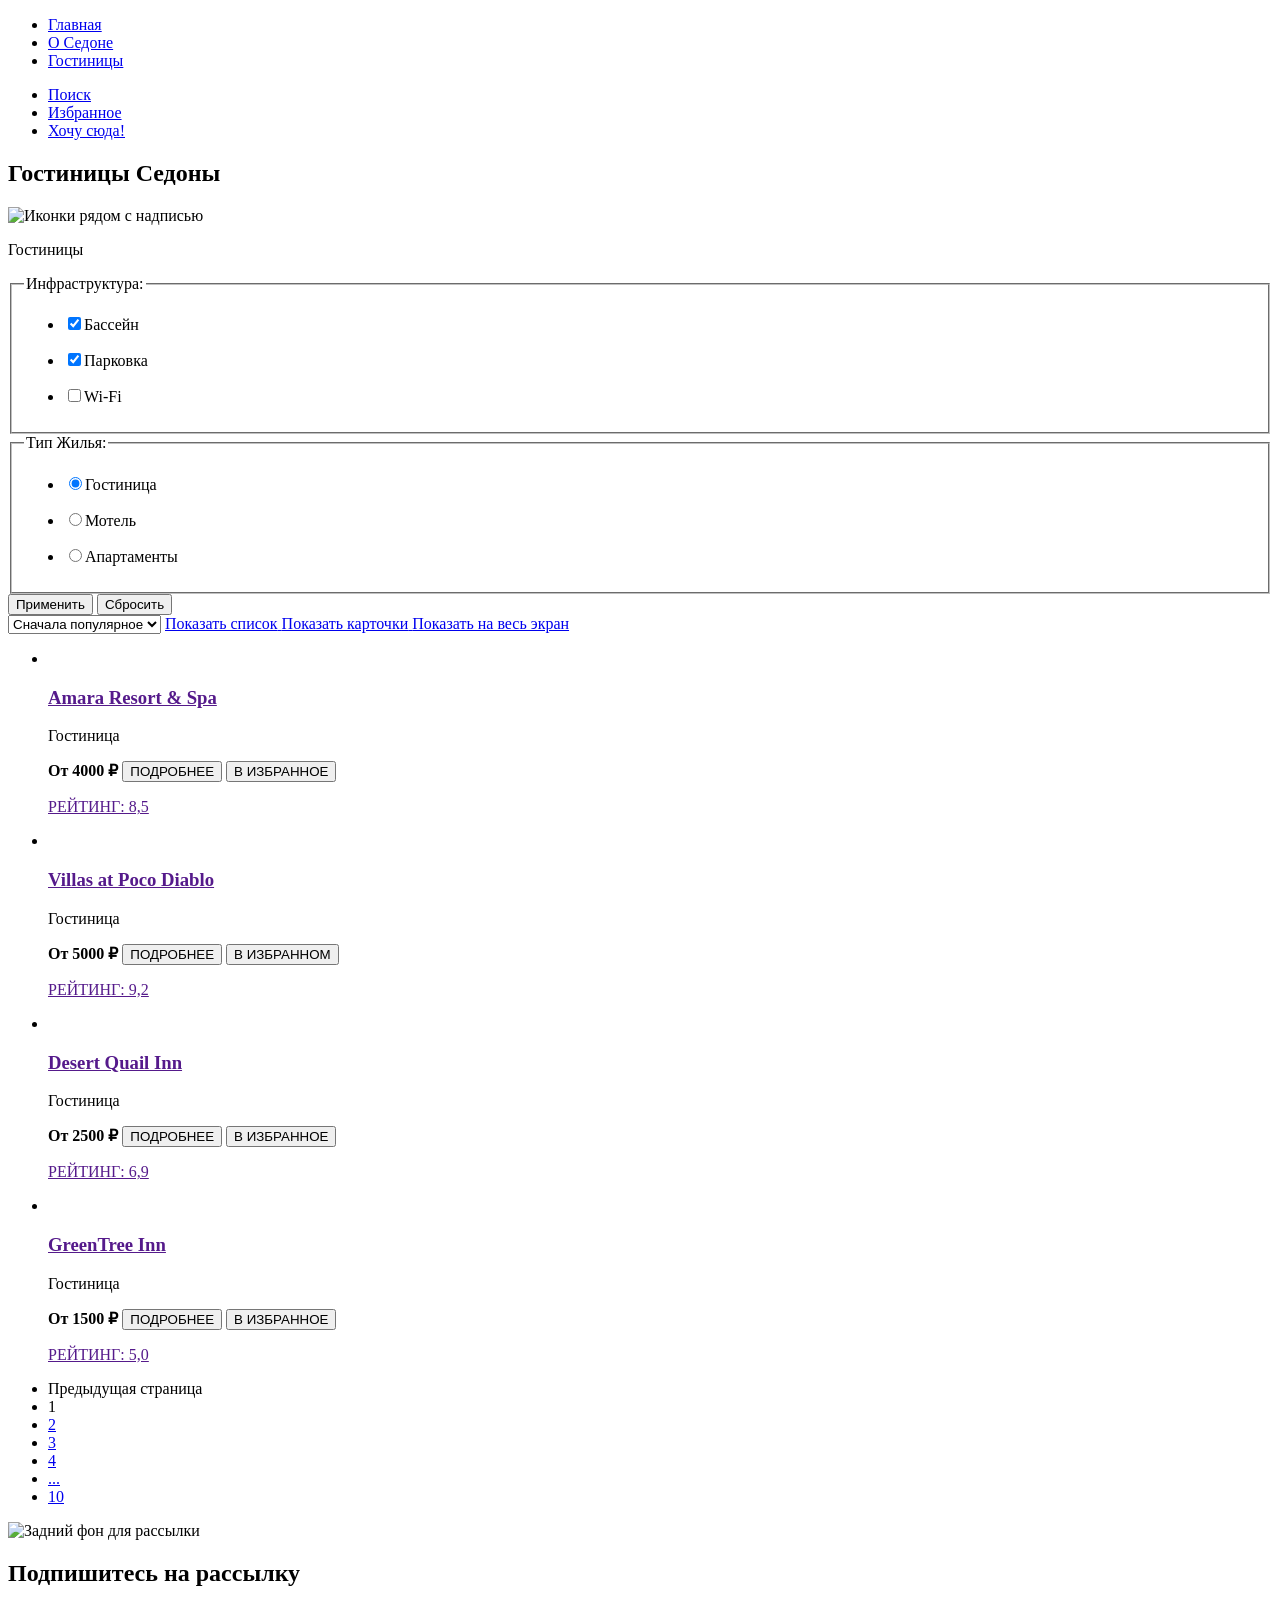
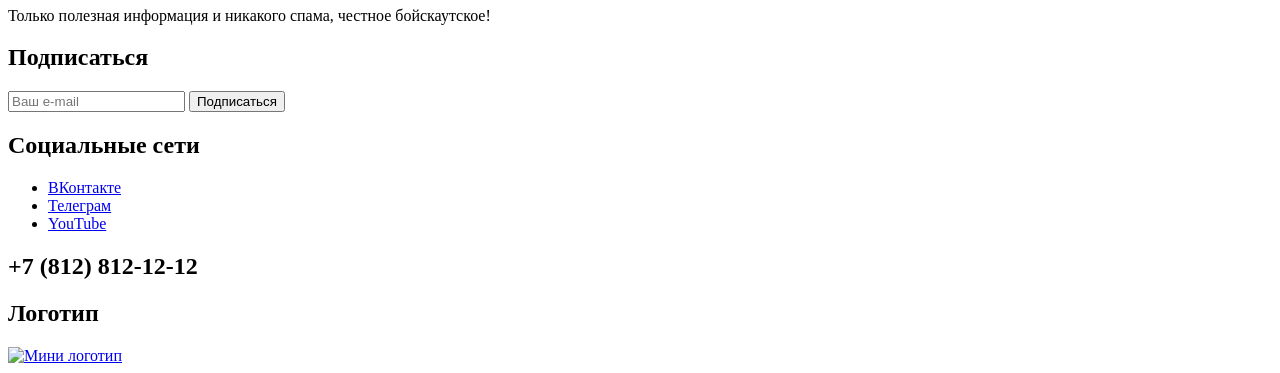
==== catalog.html @ 2bd40ef4 "Merge pull request #1 from DashaSmir/master" ====
<!DOCTYPE html>
<html lang="ru">
  <head>
    <meta charset="utf-8">
    <title>Sedona</title>
  </head>
  <body>
    <header class="page header">
      <nav class="navigation">
        <ul class="navigation-list">
          <li class="navigation-item">
            <a class="navigation-link" href="index.html">Главная</a>
          </li>
          <li class="navigation-item">
            <a class="navigation-link" href="index.html">О Седоне</a>
          </li>
          <li class="navigation-item">
            <a class="navigation-link" href="catalog.html">Гостиницы</a>
          </li>
        </ul>
        <ul class="navigation-list navigation-user">
          <li class="navigation-item">
            <a class="navigation-link" href="#"><span class="visually-hidden">Поиск</span></a>
          </li>
          <li class="navigation-item">
            <a class="navigation-link" href="#"><span class="visually-hidden">Избранное</span></a>
          </li>
          <li class="navigation-item">
            <a class="navigation-link" href="#">Хочу сюда!</a>
          </li>
        </ul>
      </nav>
    </header>
    <main class="catalog">
        <section class="main-catalog">
            <h1 class="main-catalog-title">Гостиницы Седоны</h1>
            <img class="main-catalog-icons" src="" alt="Иконки рядом с надписью">
            <p class="main-catalog-description">Гостиницы</p>
        </section>
        <section class="catalog-products">
            <form class="catalog-filter" action="https://echo.htmlacademy.ru/" method="get">
                <fieldset class="catalog-filter-group">
                    <legend class="catalog-products-title">Инфраструктура:</legend>
                    <ul class="catalog-filter-list">
                        <li class="catalog-filter-item">
                            <label class="control">
                                <input class="control-input" type="checkbox" name="swimming-pool" checked>Бассейн
                            </label>
                        </li>
                    </ul>
                    <ul class="catalog-filter-list">
                        <li class="catalog-filter-item">
                            <label class="control">
                                <input class="control-input" type="checkbox" name="parking" checked>Парковка
                            </label>
                        </li>
                    </ul>
                    <ul class="catalog-filter-list">
                        <li class="catalog-filter-item">
                            <label class="control">
                                <input class="control-input" type="checkbox" name="Wi-Fi">Wi-Fi
                            </label>
                        </li>
                    </ul>
                </fieldset>
                <fieldset class="catalog-filter-group">
                    <legend class="catalog-products-title">Тип Жилья:</legend>
                    <ul class="catalog-filter-list">
                        <li class="catalog-filter-item">
                            <label class="control">
                                <input class="control-input" type="radio" name="control-group" value="hotel" checked>Гостиница
                            </label>
                        </li>
                    </ul>
                    <ul class="catalog-filter-list">
                        <li class="catalog-filter-item">
                            <label class="control">
                                <input class="control-input" type="radio" name="control-group" value="motel">Мотель
                            </label>
                        </li>
                    </ul>
                    <ul class="catalog-filter-list">
                        <li class="catalog-filter-item">
                            <label class="control">
                                <input class="control-input" type="radio" name="control-group" value="apartments">Апартаменты
                            </label>
                        </li>
                    </ul>
                </fieldset>
                <button class="button" type="submit">Применить</button>
                <button class="button" type="submit">Сбросить</button>
            </form>
        </section>
        <select class="select-control" aria-label="Сортировка">
            <h2 class="result-of-sort">НАЙДЕНО ГОСТИНИЦ: 38</h2>
            <option value="popular">Сначала популярное</option>
            <option value="cheap">Сначала дешёвое</option>
            <option value="expensive">Сначала дорогое</option>
        </select>
        <a href="#" class="button button-light">
            <span class="visually-hidden">Показать список</span>
        </a>
        <a href="#" class="button">
            <span class="visually-hidden">Показать карточки</span>
        </a>
        <a href="#" class="button button-big">
            <span class="visually-hidden">Показать на весь экран</span>
        </a>
        <ul class="hotel-list">
            <li class="hotel-card">
                <a class="hotel-card-link" href="">
                    <img class="hotel-card-image" src="" alt="">
                    <h3 class="hotel-card-title">Amara Resort & Spa</h3>
                </a>
                <p class="hotel-card-type">Гостиница</p>
                <b class="hotel-card-price">От 4000 ₽</b>
                <button class="button-brown" type="submit">ПОДРОБНЕЕ</button>
                <button class="button-blue" type="submit">В ИЗБРАННОЕ</button>
                <img class="hotel-card-stars" src="" alt="">
                <a class="hotel-card-rating" href=""><p class="hotel-card-rating-description">РЕЙТИНГ: 8,5</p></a>
            </li>
            <li class="hotel-card">
                <a class="hotel-card-link" href="">
                    <img class="hotel-card-image" src="" alt="">
                    <h3 class="hotel-card-title">Villas at Poco Diablo</h3>
                </a>
                <p class="hotel-card-type">Гостиница</p>
                <b class="hotel-card-price">От 5000 ₽</b>
                <button class="button-brown" type="submit">ПОДРОБНЕЕ</button>
                <button class="button-blue" type="submit">В ИЗБРАННОМ</button>
                <img class="hotel-card-stars" src="" alt="">
                <a class="hotel-card-rating" href=""><p class="hotel-card-rating-description">РЕЙТИНГ: 9,2</p></a>
            </li>
            <li class="hotel-card">
                <a class="hotel-card-link" href="">
                    <img class="hotel-card-image" src="" alt="">
                    <h3 class="hotel-card-title">Desert Quail Inn</h3>
                </a>
                <p class="hotel-card-type">Гостиница</p>
                <b class="hotel-card-price">От 2500 ₽</b>
                <button class="button-brown" type="submit">ПОДРОБНЕЕ</button>
                <button class="button-blue" type="submit">В ИЗБРАННОЕ</button>
                <img class="hotel-card-stars" src="" alt="">
                <a class="hotel-card-rating" href=""><p class="hotel-card-rating-description">РЕЙТИНГ: 6,9</p></a>
            </li>
            <li class="hotel-card">
                <a class="hotel-card-link" href="">
                    <img class="hotel-card-image" src="" alt="">
                    <h3 class="hotel-card-title">GreenTree Inn</h3>
                </a>
                <p class="hotel-card-type">Гостиница</p>
                <b class="hotel-card-price">От 1500 ₽</b>
                <button class="button-brown" type="submit">ПОДРОБНЕЕ</button>
                <button class="button-blue" type="submit">В ИЗБРАННОЕ</button>
                <img class="hotel-card-stars" src="" alt="">
                <a class="hotel-card-rating" href=""><p class="hotel-card-rating-description">РЕЙТИНГ: 5,0</p></a>
            </li>
        </ul>
        <ul class="pagination">
            <li class="pagination-item">
                <a class="pagination-link pagination-prev pagination-disabled">
                    <span class="visually-hidden">Предыдущая страница</span>
                </a>
            </li>
            <li class="pagination-item">
                <a class="pagination-link pagination-current">1</a>
            </li>
            <li class="pagination-item">
                <a class="pagination-link" href="#">2</a>
            </li>
            <li class="pagination-item">
                <a class="pagination-link" href="#">3</a>
            </li>
            <li class="pagination-item">
                <a class="pagination-link" href="#">4</a>
            </li>
            <li class="pagination-item">
                <a class="pagination-link" href="#">...</a>
            </li>
            <li class="pagination-item">
                <a class="pagination-link" href="#">10</a>
            </li>
        </ul>
    </main>
    <section class="contacts">
        <section class="descriptions">
            <img class="contacts-background" src="" alt="Задний фон для рассылки">
            <h2 class="descriptions-header">Подпишитесь на рассылку</h2>
            <p class="descriptions-text">Только полезная информация и никакого спама, честное бойскаутское!</p>
        </section>
        <section class="subscription">
            <h2 class="visually-hidden">Подписаться</h2>
            <form class="subscription-form" action="https://echo.htmlacademy.ru/" method="post">
            <input type="text" name="subscription-email" placeholder="Ваш e-mail">
            <button class="button" type="submit">Подписаться</button>
            </form>
        </section>
    </section>
    <footer class="page footer">
        <section class="footer-social">
            <h2 class="visually-hidden">Социальные сети</h2>
            <ul class="footer-social-list">
            <li class="footer-social-item">
                <a class="button" href=" https://vk.com/htmlacademy">
                <span class="visually-hidden">ВКонтакте</span>
                </a>
            </li>
            <li class="footer-social-item">
                <a class="button" href="https://t.me/htmlacademy">
                <span class="visually-hidden">Телеграм</span>
                </a>
            </li>
            <li class="footer-social-item">
                <a class="button" href=" https://www.youtube.com/user/htmlacademyru">
                <span class="visually-hidden">YouTube</span>
                </a>
            </li>
            </ul>
        </section>
        <section class="footer-phone">
            <h2 class="footer-phone-text">+7 (812) 812-12-12</h2>
        </section>
        <section class="footer-logo">
            <h2 class="visually-hidden">Логотип</h2>
            <a href="https://htmlacademy.ru/">
            <img class="footer-logo-img" src="" alt="Мини логотип">
            </a>

        </section>
    </footer>
  </body>
</html>
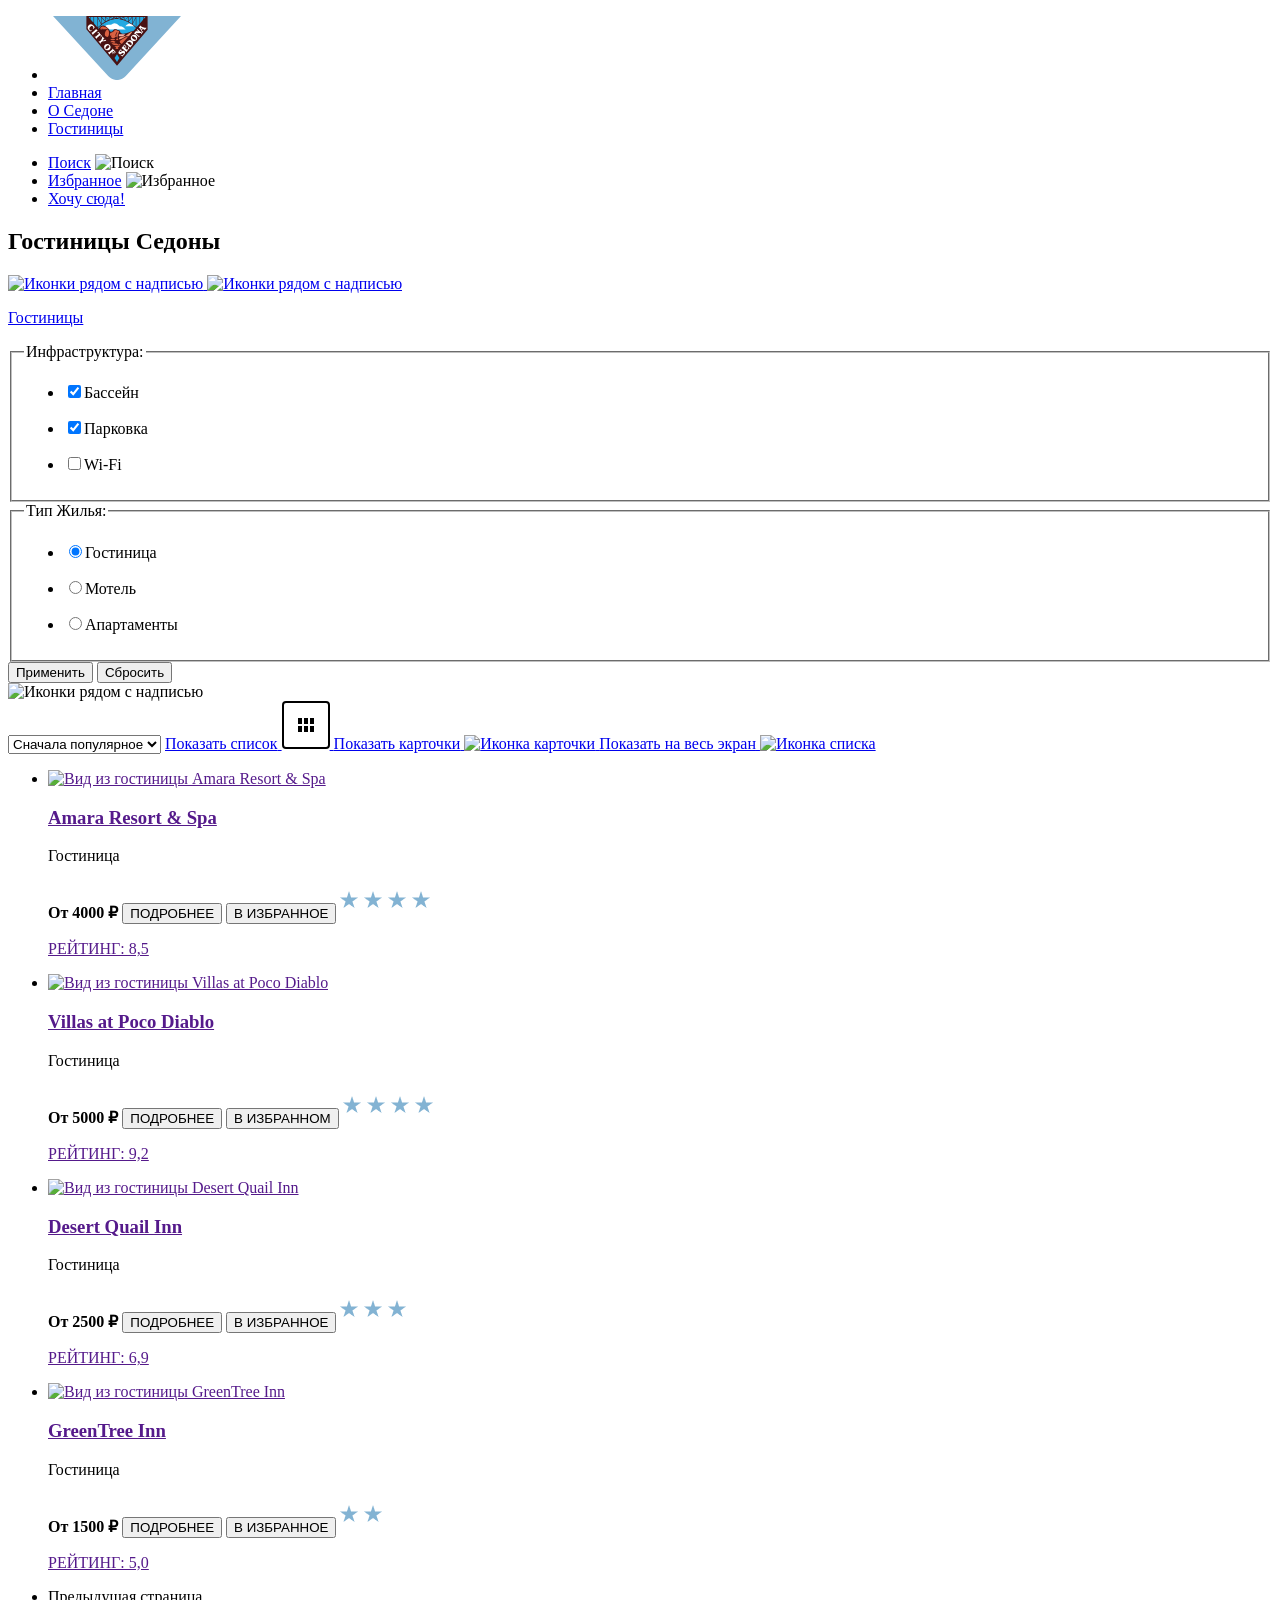
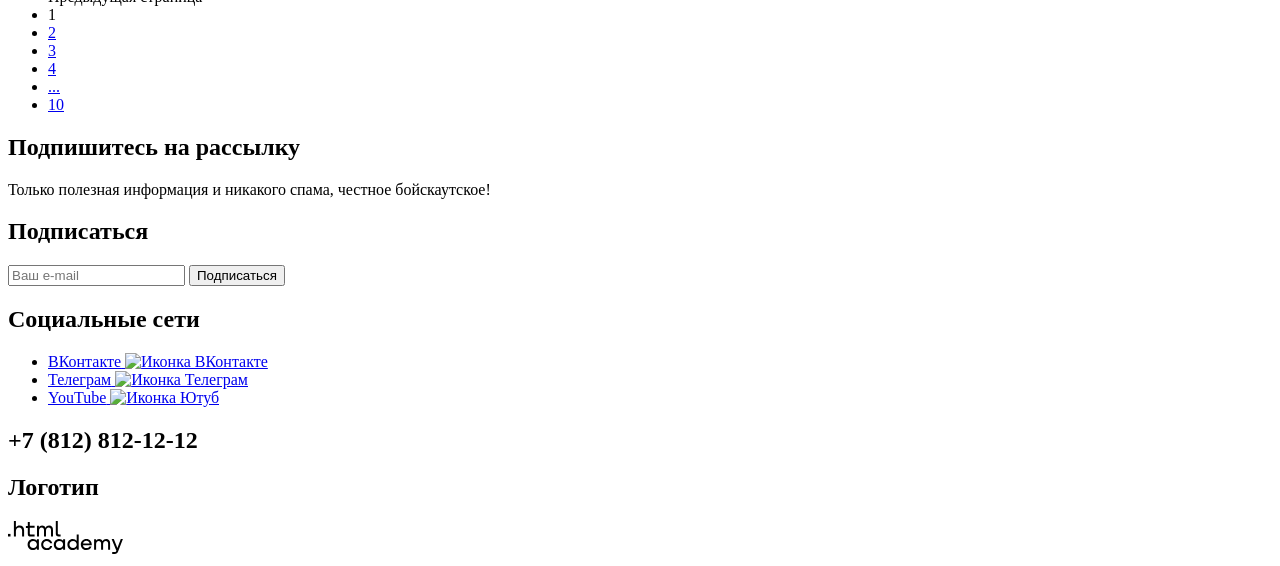
==== commit 2aed8f51: "Графика для всех страниц" ====
--- a/catalog.html
+++ b/catalog.html
@@ -9,6 +9,9 @@
       <nav class="navigation">
         <ul class="navigation-list">
           <li class="navigation-item">
+            <img class="navigation-logo" src="assets/index/logo.svg" width="138" height="64" alt="Логотип Седоны">
+          </li>
+          <li class="navigation-item">
             <a class="navigation-link" href="index.html">Главная</a>
           </li>
           <li class="navigation-item">
@@ -21,9 +24,11 @@
         <ul class="navigation-list navigation-user">
           <li class="navigation-item">
             <a class="navigation-link" href="#"><span class="visually-hidden">Поиск</span></a>
+              <img class="navigation-search" src="assets/index/search.svg" width="40" height="40" alt="Поиск"></a>
           </li>
           <li class="navigation-item">
             <a class="navigation-link" href="#"><span class="visually-hidden">Избранное</span></a>
+            <img class="navigation-favorites" src="assets/index/favorites.svg" width="40" height="40" alt="Избранное"></a>
           </li>
           <li class="navigation-item">
             <a class="navigation-link" href="#">Хочу сюда!</a>
@@ -34,8 +39,12 @@
     <main class="catalog">
         <section class="main-catalog">
             <h1 class="main-catalog-title">Гостиницы Седоны</h1>
-            <img class="main-catalog-icons" src="" alt="Иконки рядом с надписью">
-            <p class="main-catalog-description">Гостиницы</p>
+            <a class="main-catalog-icons-link" href="https://echo.htmlacademy.ru/">
+                <img class="main-catalog-icons" src="assets/catalog/home.svg" width="13" height="15" alt="Иконки рядом с надписью">
+                <img class="main-catalog-icons" src="assets/catalog/breadcrumbs.svg" width="8" height="19.94" alt="Иконки рядом с надписью">
+                <p class="main-catalog-description">Гостиницы</p>
+            </a>
+
         </section>
         <section class="catalog-products">
             <form class="catalog-filter" action="https://echo.htmlacademy.ru/" method="get">
@@ -90,6 +99,7 @@
                 <button class="button" type="submit">Применить</button>
                 <button class="button" type="submit">Сбросить</button>
             </form>
+            <img class="catalog-products-background" src="assets/catalog/catalog-background.jpg" width="1200" height="412" alt="Иконки рядом с надписью">
         </section>
         <select class="select-control" aria-label="Сортировка">
             <h2 class="result-of-sort">НАЙДЕНО ГОСТИНИЦ: 38</h2>
@@ -99,60 +109,63 @@
         </select>
         <a href="#" class="button button-light">
             <span class="visually-hidden">Показать список</span>
+            <img class="button-icons" src="assets/catalog/View.svg" width="48" height="48" alt="Иконка списка">
         </a>
         <a href="#" class="button">
             <span class="visually-hidden">Показать карточки</span>
+            <img class="button-icons" src="assets/catalog/View (1).svg" width="48" height="48" alt="Иконка карточки">
         </a>
         <a href="#" class="button button-big">
             <span class="visually-hidden">Показать на весь экран</span>
+            <img class="button-icons" src="assets/catalog/View (2).svg" width="48" height="48" alt="Иконка списка">
         </a>
         <ul class="hotel-list">
             <li class="hotel-card">
                 <a class="hotel-card-link" href="">
-                    <img class="hotel-card-image" src="" alt="">
+                    <img class="hotel-card-image" src="assets/catalog/hotel-1.jpg" width="300" height="212" alt="Вид из гостиницы Amara Resort & Spa">
                     <h3 class="hotel-card-title">Amara Resort & Spa</h3>
                 </a>
                 <p class="hotel-card-type">Гостиница</p>
                 <b class="hotel-card-price">От 4000 ₽</b>
                 <button class="button-brown" type="submit">ПОДРОБНЕЕ</button>
                 <button class="button-blue" type="submit">В ИЗБРАННОЕ</button>
-                <img class="hotel-card-stars" src="" alt="">
+                <img class="hotel-card-stars" src="assets/catalog/Звёзды.png"  width="140" height="37" alt="Четыре звезды">
                 <a class="hotel-card-rating" href=""><p class="hotel-card-rating-description">РЕЙТИНГ: 8,5</p></a>
             </li>
             <li class="hotel-card">
                 <a class="hotel-card-link" href="">
-                    <img class="hotel-card-image" src="" alt="">
+                    <img class="hotel-card-image" src="assets/catalog/hotel-2.jpg" width="300" height="212" alt="Вид из гостиницы Villas at Poco Diablo">
                     <h3 class="hotel-card-title">Villas at Poco Diablo</h3>
                 </a>
                 <p class="hotel-card-type">Гостиница</p>
                 <b class="hotel-card-price">От 5000 ₽</b>
                 <button class="button-brown" type="submit">ПОДРОБНЕЕ</button>
                 <button class="button-blue" type="submit">В ИЗБРАННОМ</button>
-                <img class="hotel-card-stars" src="" alt="">
+                <img class="hotel-card-stars" src="assets/catalog/Звёзды.png"  width="140" height="37" alt="Четыре звезды">
                 <a class="hotel-card-rating" href=""><p class="hotel-card-rating-description">РЕЙТИНГ: 9,2</p></a>
             </li>
             <li class="hotel-card">
                 <a class="hotel-card-link" href="">
-                    <img class="hotel-card-image" src="" alt="">
+                    <img class="hotel-card-image" src="assets/catalog/hotel-3.jpg" width="300" height="212" alt="Вид из гостиницы Desert Quail Inn">
                     <h3 class="hotel-card-title">Desert Quail Inn</h3>
                 </a>
                 <p class="hotel-card-type">Гостиница</p>
                 <b class="hotel-card-price">От 2500 ₽</b>
                 <button class="button-brown" type="submit">ПОДРОБНЕЕ</button>
                 <button class="button-blue" type="submit">В ИЗБРАННОЕ</button>
-                <img class="hotel-card-stars" src="" alt="">
+                <img class="hotel-card-stars" src="assets/catalog/Звёзды (1).png"  width="140" height="37" alt="Три звезды">
                 <a class="hotel-card-rating" href=""><p class="hotel-card-rating-description">РЕЙТИНГ: 6,9</p></a>
             </li>
             <li class="hotel-card">
                 <a class="hotel-card-link" href="">
-                    <img class="hotel-card-image" src="" alt="">
+                    <img class="hotel-card-image"src="assets/catalog/hotel-4.jpg" width="300" height="212" alt="Вид из гостиницы GreenTree Inn">
                     <h3 class="hotel-card-title">GreenTree Inn</h3>
                 </a>
                 <p class="hotel-card-type">Гостиница</p>
                 <b class="hotel-card-price">От 1500 ₽</b>
                 <button class="button-brown" type="submit">ПОДРОБНЕЕ</button>
                 <button class="button-blue" type="submit">В ИЗБРАННОЕ</button>
-                <img class="hotel-card-stars" src="" alt="">
+                <img class="hotel-card-stars" src="assets/catalog/Звёзды (2).png"  width="140" height="37" alt="Две звезды">
                 <a class="hotel-card-rating" href=""><p class="hotel-card-rating-description">РЕЙТИНГ: 5,0</p></a>
             </li>
         </ul>
@@ -184,7 +197,6 @@
     </main>
     <section class="contacts">
         <section class="descriptions">
-            <img class="contacts-background" src="" alt="Задний фон для рассылки">
             <h2 class="descriptions-header">Подпишитесь на рассылку</h2>
             <p class="descriptions-text">Только полезная информация и никакого спама, честное бойскаутское!</p>
         </section>
@@ -203,16 +215,19 @@
             <li class="footer-social-item">
                 <a class="button" href=" https://vk.com/htmlacademy">
                 <span class="visually-hidden">ВКонтакте</span>
+                <img class="footer-social-icon" src="assets/index/social-vk.svg" width="47.33" height="40" alt="Иконка ВКонтакте">
                 </a>
             </li>
             <li class="footer-social-item">
                 <a class="button" href="https://t.me/htmlacademy">
                 <span class="visually-hidden">Телеграм</span>
+                <img class="footer-social-icon" src="assets/index/social-telegram.svg" width="47.33" height="40" alt="Иконка Телеграм">
                 </a>
             </li>
             <li class="footer-social-item">
                 <a class="button" href=" https://www.youtube.com/user/htmlacademyru">
                 <span class="visually-hidden">YouTube</span>
+                <img class="footer-social-icon" src="assets/index/social-youtube.svg" width="47.33" height="40" alt="Иконка Ютуб">
                 </a>
             </li>
             </ul>
@@ -223,7 +238,7 @@
         <section class="footer-logo">
             <h2 class="visually-hidden">Логотип</h2>
             <a href="https://htmlacademy.ru/">
-            <img class="footer-logo-img" src="" alt="Мини логотип">
+            <img class="footer-logo-img" src="assets/index/logo_htmlacademy.svg" width="115" height="33" alt="Мини логотип">
             </a>
 
         </section>
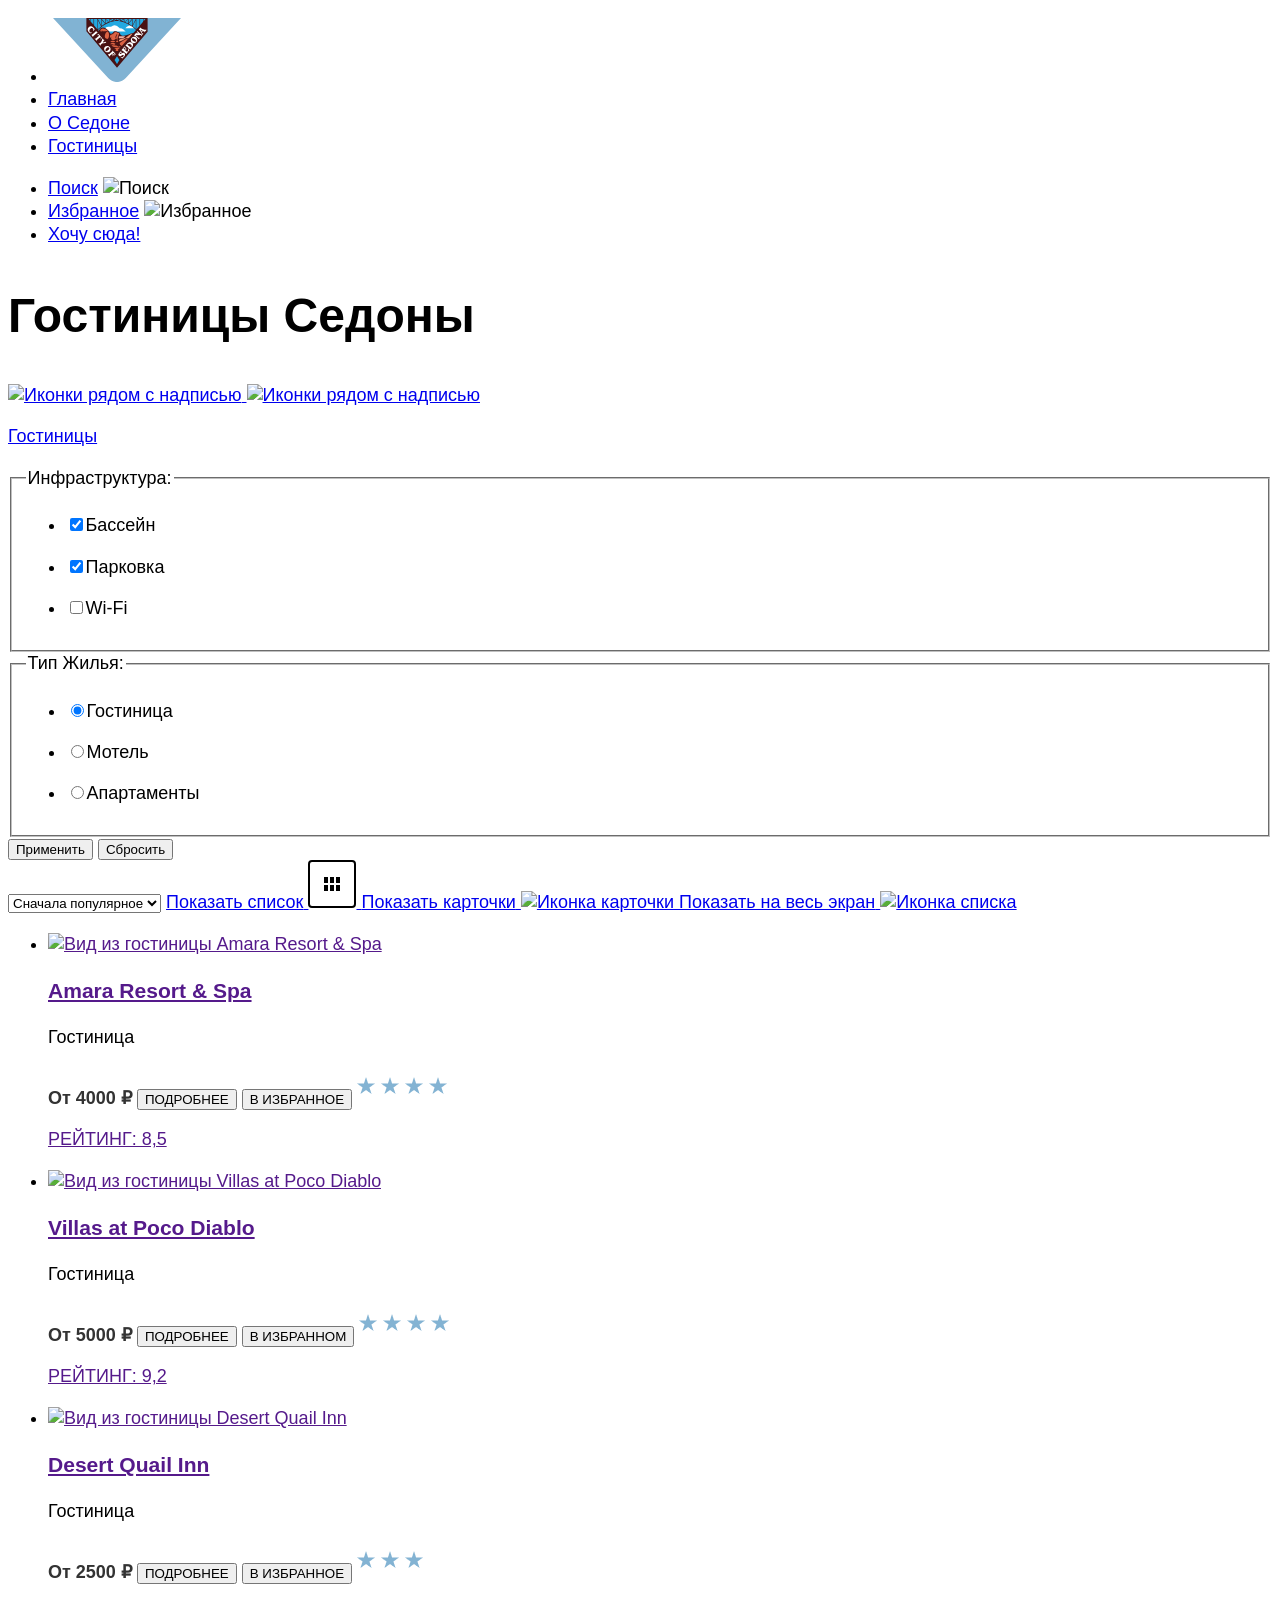
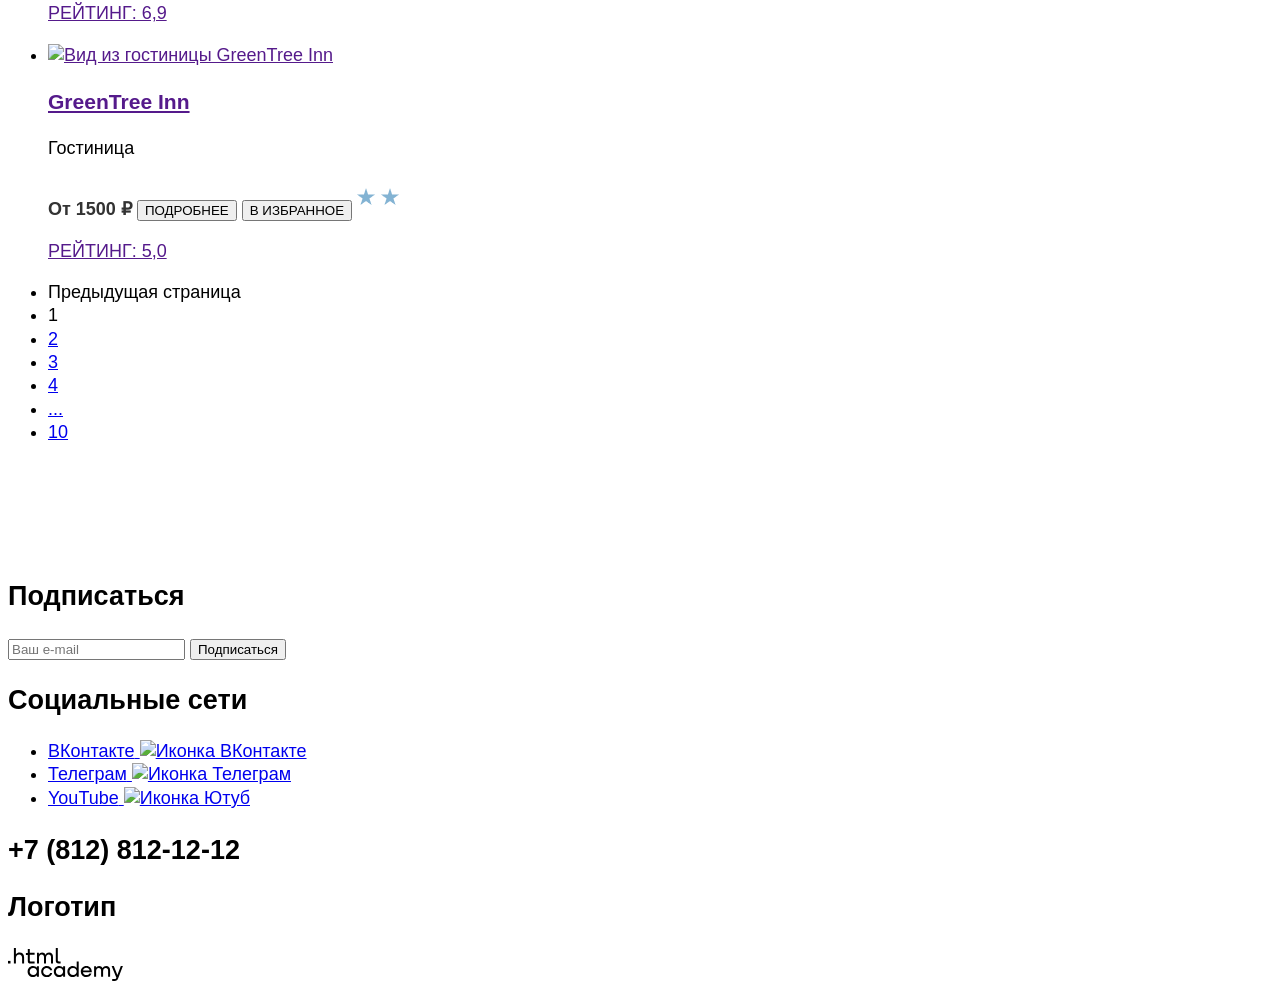
==== commit e72e6294: "Базовая стилизация всех страниц" ====
--- a/catalog.html
+++ b/catalog.html
@@ -3,6 +3,7 @@
   <head>
     <meta charset="utf-8">
     <title>Sedona</title>
+    <link rel="stylesheet" href="styles/styles.css">
   </head>
   <body>
     <header class="page header">
@@ -37,70 +38,72 @@
       </nav>
     </header>
     <main class="catalog">
-        <section class="main-catalog">
-            <h1 class="main-catalog-title">Гостиницы Седоны</h1>
-            <a class="main-catalog-icons-link" href="https://echo.htmlacademy.ru/">
-                <img class="main-catalog-icons" src="assets/catalog/home.svg" width="13" height="15" alt="Иконки рядом с надписью">
-                <img class="main-catalog-icons" src="assets/catalog/breadcrumbs.svg" width="8" height="19.94" alt="Иконки рядом с надписью">
-                <p class="main-catalog-description">Гостиницы</p>
-            </a>
+        <div class="catalog-start">
+            <section class="main-catalog">
+                <h1 class="main-catalog-title">Гостиницы Седоны</h1>
+                <a class="main-catalog-icons-link" href="https://echo.htmlacademy.ru/">
+                    <img class="main-catalog-icons" src="assets/catalog/home.svg" width="13" height="15" alt="Иконки рядом с надписью">
+                    <img class="main-catalog-icons" src="assets/catalog/breadcrumbs.svg" width="8" height="19.94" alt="Иконки рядом с надписью">
+                    <p class="main-catalog-description">Гостиницы</p>
+                </a>
 
-        </section>
-        <section class="catalog-products">
-            <form class="catalog-filter" action="https://echo.htmlacademy.ru/" method="get">
-                <fieldset class="catalog-filter-group">
-                    <legend class="catalog-products-title">Инфраструктура:</legend>
-                    <ul class="catalog-filter-list">
-                        <li class="catalog-filter-item">
-                            <label class="control">
-                                <input class="control-input" type="checkbox" name="swimming-pool" checked>Бассейн
-                            </label>
-                        </li>
-                    </ul>
-                    <ul class="catalog-filter-list">
-                        <li class="catalog-filter-item">
-                            <label class="control">
-                                <input class="control-input" type="checkbox" name="parking" checked>Парковка
-                            </label>
-                        </li>
-                    </ul>
-                    <ul class="catalog-filter-list">
-                        <li class="catalog-filter-item">
-                            <label class="control">
-                                <input class="control-input" type="checkbox" name="Wi-Fi">Wi-Fi
-                            </label>
-                        </li>
-                    </ul>
-                </fieldset>
-                <fieldset class="catalog-filter-group">
-                    <legend class="catalog-products-title">Тип Жилья:</legend>
-                    <ul class="catalog-filter-list">
-                        <li class="catalog-filter-item">
-                            <label class="control">
-                                <input class="control-input" type="radio" name="control-group" value="hotel" checked>Гостиница
-                            </label>
-                        </li>
-                    </ul>
-                    <ul class="catalog-filter-list">
-                        <li class="catalog-filter-item">
-                            <label class="control">
-                                <input class="control-input" type="radio" name="control-group" value="motel">Мотель
-                            </label>
-                        </li>
-                    </ul>
-                    <ul class="catalog-filter-list">
-                        <li class="catalog-filter-item">
-                            <label class="control">
-                                <input class="control-input" type="radio" name="control-group" value="apartments">Апартаменты
-                            </label>
-                        </li>
-                    </ul>
-                </fieldset>
-                <button class="button" type="submit">Применить</button>
-                <button class="button" type="submit">Сбросить</button>
-            </form>
-            <img class="catalog-products-background" src="assets/catalog/catalog-background.jpg" width="1200" height="412" alt="Иконки рядом с надписью">
-        </section>
+            </section>
+            <section class="catalog-products">
+                <form class="catalog-filter" action="https://echo.htmlacademy.ru/" method="get">
+                    <fieldset class="catalog-filter-group">
+                        <legend class="catalog-products-title">Инфраструктура:</legend>
+                        <ul class="catalog-filter-list">
+                            <li class="catalog-filter-item">
+                                <label class="control">
+                                    <input class="control-input" type="checkbox" name="swimming-pool" checked>Бассейн
+                                </label>
+                            </li>
+                        </ul>
+                        <ul class="catalog-filter-list">
+                            <li class="catalog-filter-item">
+                                <label class="control">
+                                    <input class="control-input" type="checkbox" name="parking" checked>Парковка
+                                </label>
+                            </li>
+                        </ul>
+                        <ul class="catalog-filter-list">
+                            <li class="catalog-filter-item">
+                                <label class="control">
+                                    <input class="control-input" type="checkbox" name="Wi-Fi">Wi-Fi
+                                </label>
+                            </li>
+                        </ul>
+                    </fieldset>
+                    <fieldset class="catalog-filter-group">
+                        <legend class="catalog-products-title">Тип Жилья:</legend>
+                        <ul class="catalog-filter-list">
+                            <li class="catalog-filter-item">
+                                <label class="control">
+                                    <input class="control-input" type="radio" name="control-group" value="hotel" checked>Гостиница
+                                </label>
+                            </li>
+                        </ul>
+                        <ul class="catalog-filter-list">
+                            <li class="catalog-filter-item">
+                                <label class="control">
+                                    <input class="control-input" type="radio" name="control-group" value="motel">Мотель
+                                </label>
+                            </li>
+                        </ul>
+                        <ul class="catalog-filter-list">
+                            <li class="catalog-filter-item">
+                                <label class="control">
+                                    <input class="control-input" type="radio" name="control-group" value="apartments">Апартаменты
+                                </label>
+                            </li>
+                        </ul>
+                    </fieldset>
+                    <button class="button" type="submit">Применить</button>
+                    <button class="button" type="submit">Сбросить</button>
+                </form>
+                <!-- <img class="catalog-products-background" src="assets/catalog/catalog-background.jpg" width="1200" height="412" alt="Иконки рядом с надписью"> -->
+            </section>
+        </div>
         <select class="select-control" aria-label="Сортировка">
             <h2 class="result-of-sort">НАЙДЕНО ГОСТИНИЦ: 38</h2>
             <option value="popular">Сначала популярное</option>
--- a/styles/styles.css
+++ b/styles/styles.css
@@ -0,0 +1,65 @@
+@font-face {
+font-family: "PT Sans";
+  src: url("../fonts/ptsans.woff2") format("woff2");
+  font-weight: 400;
+  font-style: normal;
+  font-display: swap;
+}
+@font-face {
+font-family: "PT Sans";
+  src: url("../fonts/ptsans.woff2") format("woff2");
+  font-weight: 700;
+  font-style: normal;
+  font-display: swap;
+}
+body {
+  font-family: "PT Sans", "Arial", sans-serif;
+  font-size: 18px;
+  line-height: 1.3;
+  font-weight: 400;
+  background-color: #ffffff;
+}
+.main-catalog-title {
+  font-size: 48px;
+  line-height: 1.2;
+  font-weight: 700;
+  color: #000000;
+}
+.hotel-card-price {
+  font-size: 18px;
+  font-weight: 700;
+  color: #333333;
+}
+.catalog-products-background {
+  background-image: url("../assets/catalog/catalog-background.jpg");
+  background-repeat: no-repeat;
+  background-position: center;
+  background-size: cover;
+}
+.contacts {
+  background-image: url("../assets/index/subscribe-background.jpg");
+  background-size: cover;
+  background-repeat: no-repeat;
+  background-position: center;
+}
+
+.background-welcome {
+  background-image: url("../assets/index/index-background.jpg");
+  background-size: cover;
+  background-repeat: no-repeat;
+  background-position: center;
+}
+
+.descriptions-header {
+    font-family: "PT Sans";
+    font-weight: 700;
+    color: white;
+    font-style: bold;
+    font-size: 30px;
+    justify-content: center;
+}
+.descriptions-text {
+    font-family: "PT Sans";
+    font-weight: 700;
+    color: white;
+}
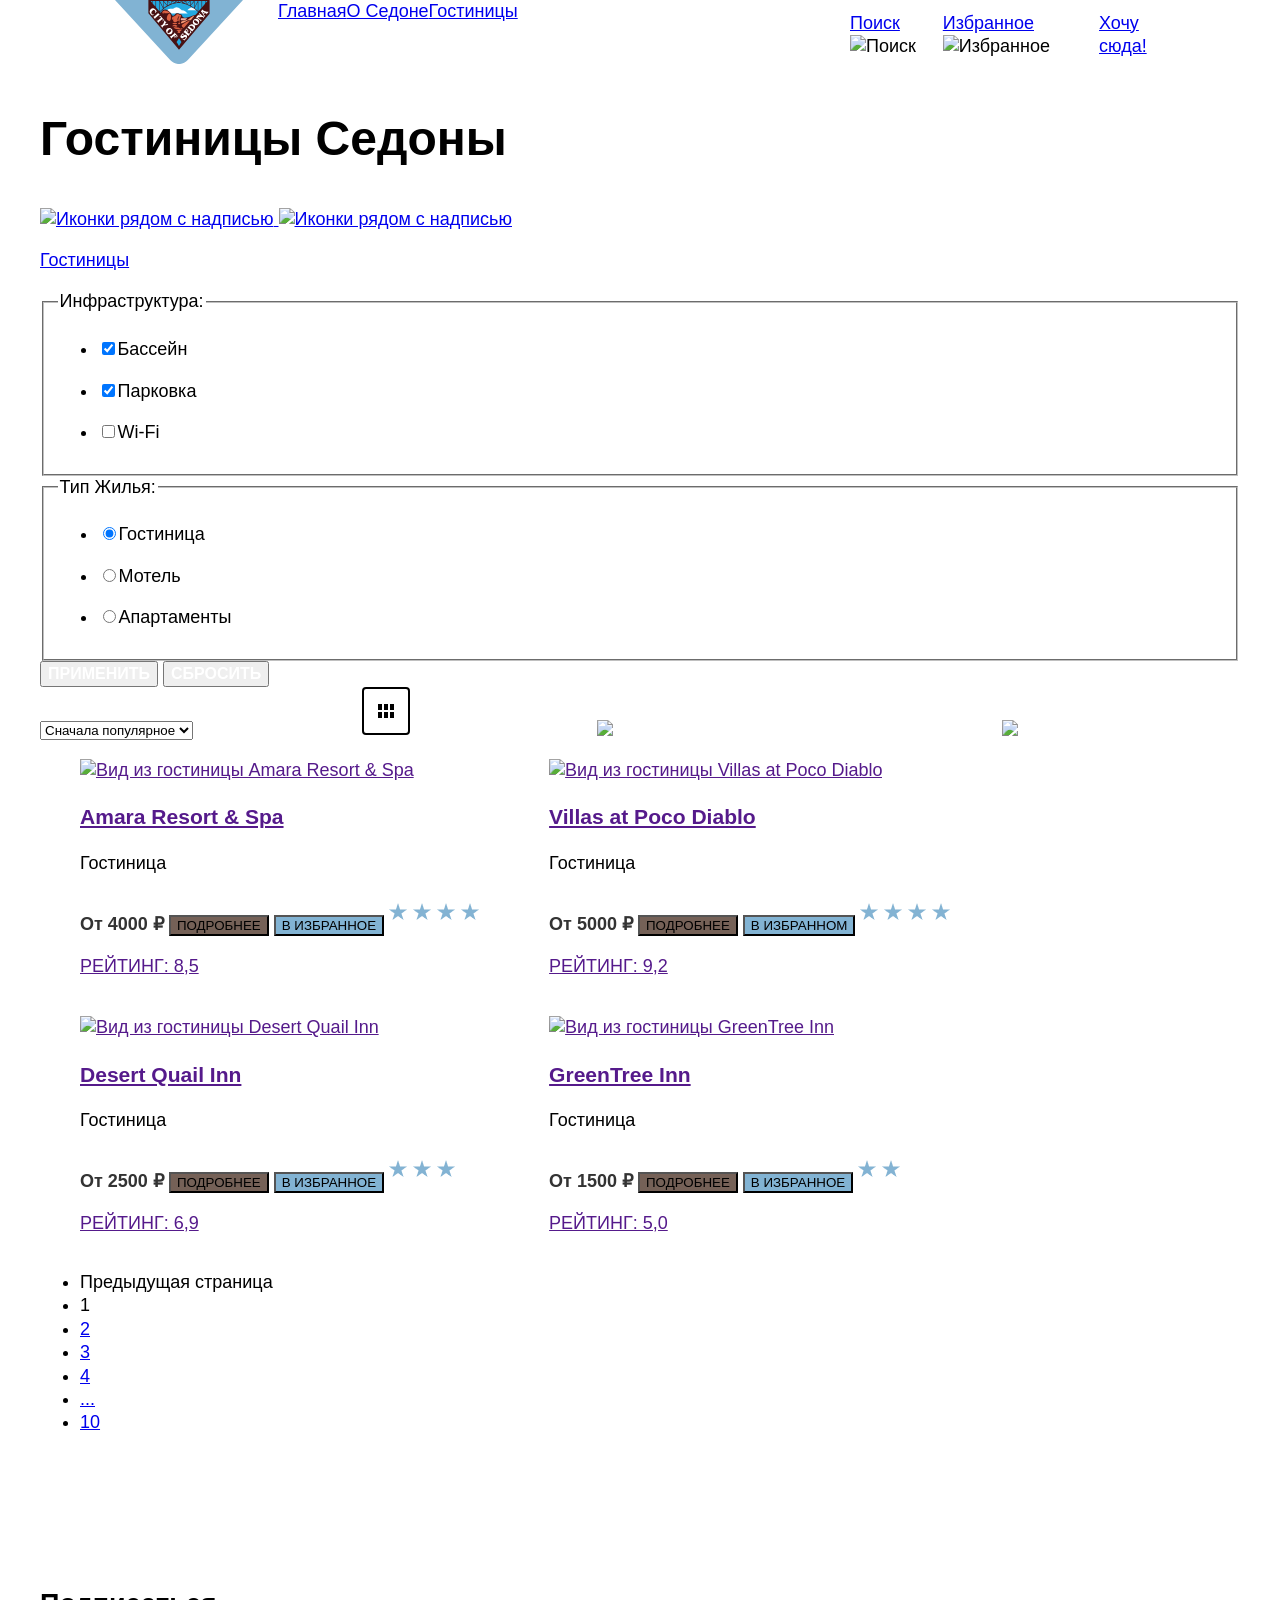
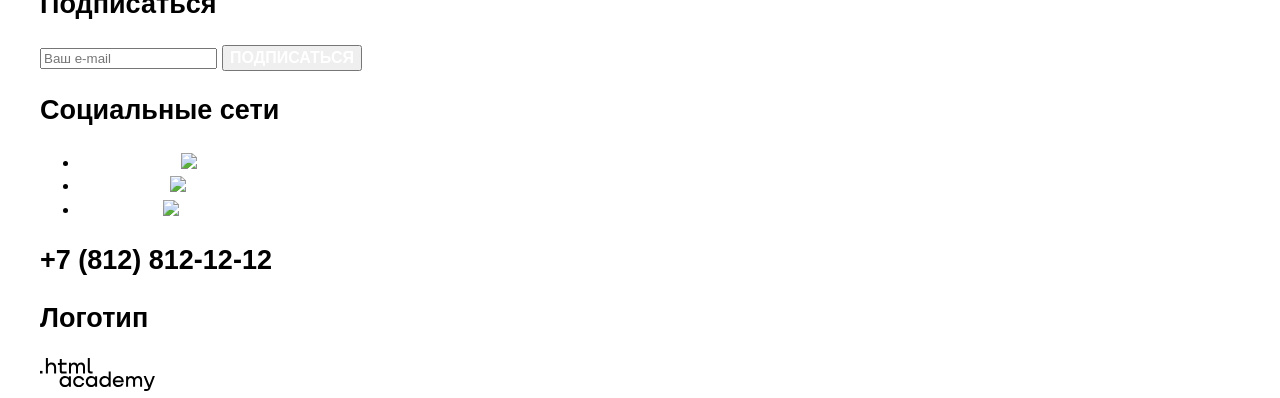
==== commit 98a76327: "Сетка страниц и крупных блоков на флексах" ====
--- a/catalog.html
+++ b/catalog.html
@@ -25,7 +25,7 @@
         <ul class="navigation-list navigation-user">
           <li class="navigation-item">
             <a class="navigation-link" href="#"><span class="visually-hidden">Поиск</span></a>
-              <img class="navigation-search" src="assets/index/search.svg" width="40" height="40" alt="Поиск"></a>
+              <img class="navigation-search" src="assets/index/search.svg" width="40" height="40" alt="Поиск">
           </li>
           <li class="navigation-item">
             <a class="navigation-link" href="#"><span class="visually-hidden">Избранное</span></a>
@@ -37,7 +37,7 @@
         </ul>
       </nav>
     </header>
-    <main class="catalog">
+    <main class="catalog main-container">
         <div class="catalog-start">
             <section class="main-catalog">
                 <h1 class="main-catalog-title">Гостиницы Седоны</h1>
@@ -101,7 +101,6 @@
                     <button class="button" type="submit">Применить</button>
                     <button class="button" type="submit">Сбросить</button>
                 </form>
-                <!-- <img class="catalog-products-background" src="assets/catalog/catalog-background.jpg" width="1200" height="412" alt="Иконки рядом с надписью"> -->
             </section>
         </div>
         <select class="select-control" aria-label="Сортировка">
--- a/styles/styles.css
+++ b/styles/styles.css
@@ -18,6 +18,108 @@
   line-height: 1.3;
   font-weight: 400;
   background-color: #ffffff;
+  display: flex;
+  flex-direction: column;
+  width: 1200px;
+  min-height: 100%;
+  margin: 0 auto;
+}
+.main-container {
+  flex-grow: 1;
+}
+html {
+  height: 100%;
+}
+.navigation {
+  display: flex;
+  width: 1060px;
+  margin: 0 auto;
+}
+.navigation-logo {
+  margin-right: 30px;
+}
+.navigation-list {
+  display: flex;
+  width: 440px;
+  margin: 0;
+  padding: 0;
+  list-style: none;
+}
+.navigation-user {
+  width: 320px;
+  margin-left: auto;
+  display: flex;
+  align-items: center;
+}
+.services-list {
+  display: flex;
+  flex-wrap: wrap;
+  gap: 20px;
+  list-style: none;
+  margin: 0;
+  padding: 0;
+}
+.services-item {
+  flex: 1;
+  min-width: 200px;
+}
+.hotel-list {
+  display: flex;
+  flex-wrap: wrap;
+  gap: 20px;
+  list-style: none;
+}
+.button {
+  text-decoration: none;
+  text-transform: uppercase;
+  color: #FFFFFF;
+  text-align: center;
+  font-size: 16px;
+  line-height: 20px;
+  font-weight: 700;
+}
+.button-brown {
+  background-color: #756157;
+}
+
+.button-blue {
+  background-color: #82B3D3;
+}
+
+.button-green {
+  background-color: #7DB54F;
+}
+.button-transparent {
+  background-color: transparent;
+}
+
+.button-rating {
+  background-color: #F2F2F2;
+  font-weight: 400;
+  color: #333333;
+}
+
+.button-pagination-link {
+  font-size: 20px;
+  line-height: 36px;
+  background-color: #82B3D3;
+}
+
+.button-pagination-current {
+  background-color: #F2F2F2;
+  color: #000000;
+}
+
+.button-find {
+  font-size: 20px;
+  line-height: 36px;
+  background-color: #756157;
+}
+
+.button-subscription {
+  font-size: 20px;
+  line-height: 36px;
+  background-color: #82B3D3;
 }
 .main-catalog-title {
   font-size: 48px;
@@ -30,7 +132,7 @@
   font-weight: 700;
   color: #333333;
 }
-.catalog-products-background {
+.catalog-start {
   background-image: url("../assets/catalog/catalog-background.jpg");
   background-repeat: no-repeat;
   background-position: center;
@@ -56,10 +158,10 @@
     color: white;
     font-style: bold;
     font-size: 30px;
-    justify-content: center;
 }
 .descriptions-text {
     font-family: "PT Sans";
-    font-weight: 700;
+    font-weight: 400;
     color: white;
+    font-style: regular;
 }
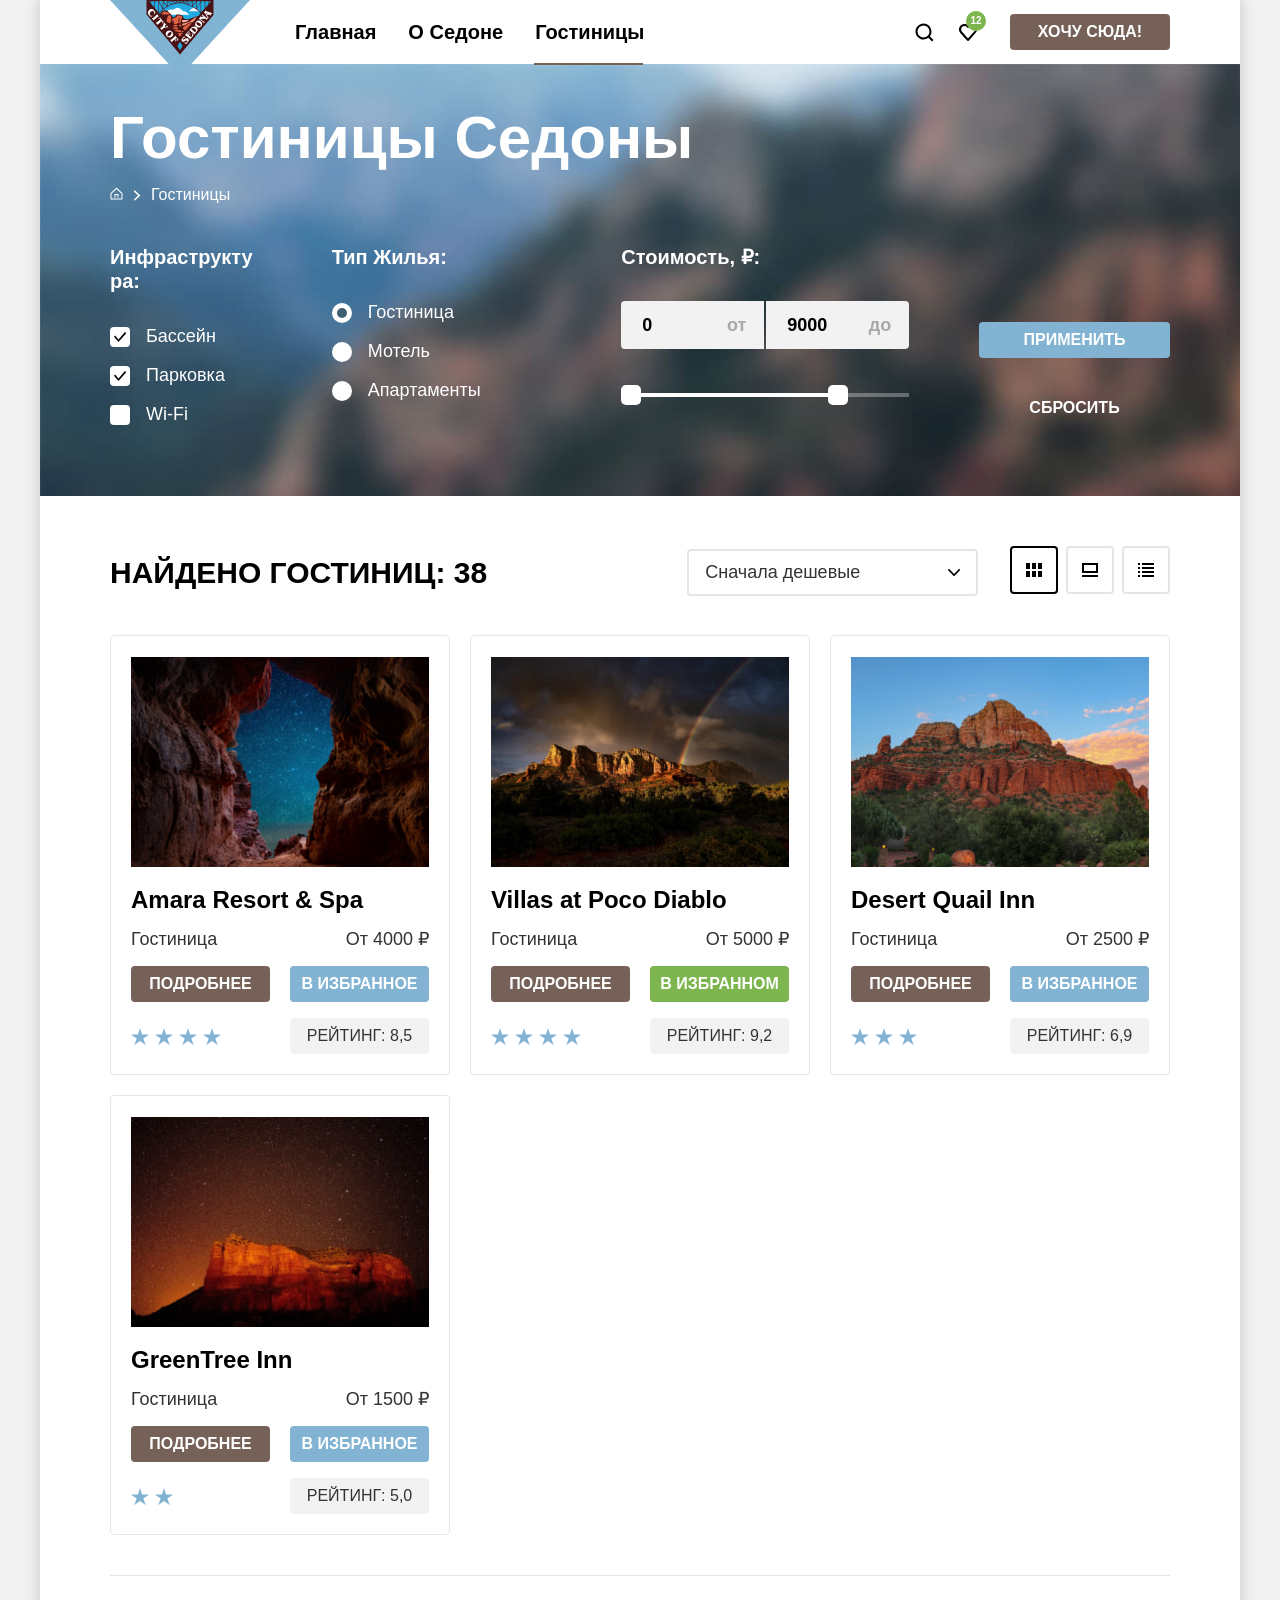
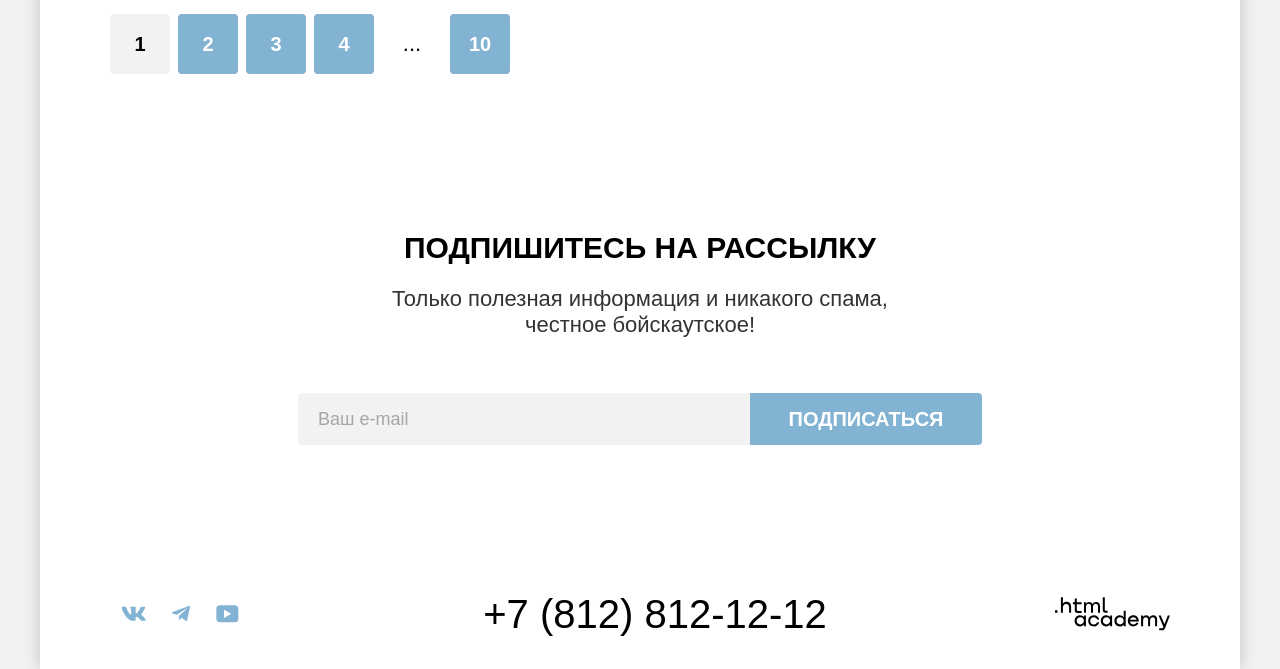
==== commit 44afca78: "Finish my site" ====
--- a/catalog.html
+++ b/catalog.html
@@ -2,248 +2,322 @@
 <html lang="ru">
   <head>
     <meta charset="utf-8">
-    <title>Sedona</title>
+    <title>HTML Academy: Седона</title>
+    <link rel="icon" href="favicon.ico">
+    <link rel="icon" type="image/png" href="images/favicon.png">
     <link rel="stylesheet" href="styles/styles.css">
   </head>
   <body>
-    <header class="page header">
-      <nav class="navigation">
-        <ul class="navigation-list">
-          <li class="navigation-item">
-            <img class="navigation-logo" src="assets/index/logo.svg" width="138" height="64" alt="Логотип Седоны">
-          </li>
-          <li class="navigation-item">
-            <a class="navigation-link" href="index.html">Главная</a>
-          </li>
-          <li class="navigation-item">
-            <a class="navigation-link" href="index.html">О Седоне</a>
-          </li>
-          <li class="navigation-item">
-            <a class="navigation-link" href="catalog.html">Гостиницы</a>
-          </li>
-        </ul>
-        <ul class="navigation-list navigation-user">
-          <li class="navigation-item">
-            <a class="navigation-link" href="#"><span class="visually-hidden">Поиск</span></a>
-              <img class="navigation-search" src="assets/index/search.svg" width="40" height="40" alt="Поиск">
-          </li>
-          <li class="navigation-item">
-            <a class="navigation-link" href="#"><span class="visually-hidden">Избранное</span></a>
-            <img class="navigation-favorites" src="assets/index/favorites.svg" width="40" height="40" alt="Избранное"></a>
-          </li>
-          <li class="navigation-item">
-            <a class="navigation-link" href="#">Хочу сюда!</a>
-          </li>
-        </ul>
-      </nav>
-    </header>
-    <main class="catalog main-container">
-        <div class="catalog-start">
-            <section class="main-catalog">
-                <h1 class="main-catalog-title">Гостиницы Седоны</h1>
-                <a class="main-catalog-icons-link" href="https://echo.htmlacademy.ru/">
-                    <img class="main-catalog-icons" src="assets/catalog/home.svg" width="13" height="15" alt="Иконки рядом с надписью">
-                    <img class="main-catalog-icons" src="assets/catalog/breadcrumbs.svg" width="8" height="19.94" alt="Иконки рядом с надписью">
-                    <p class="main-catalog-description">Гостиницы</p>
+    <div class="wrapper">
+      <header class="page-header">
+        <nav class="navigation">
+          <div class="navigation-wrapper">
+            <a class="navigation-logo" href="index.html">
+              <img class="navigation-img" src="images/logo.svg" width="140" height="70" alt="Логотип сайта поиска гостиниц Седона.">
+            </a>
+            <ul class="navigation-list">
+              <li class="navigation-item">
+                <a class="navigation-link" href="index.html">Главная</a>
+              </li>
+              <li class="navigation-item">
+                <a class="navigation-link" href="#">О Седоне</a>
+              </li>
+              <li class="navigation-item">
+                <a class="navigation-link navigation-current" href="#">Гостиницы</a>
+              </li>
+            </ul>
+          </div>
+          <ul class="navigation-list navigation-user">
+            <li class="navigation-item">
+              <a class="navigation-link" href="#">
+                <svg class="navigation-icon" aria-hidden="true" focusable="false" width="20" height="20" viewBox="0 0 20 20" fill="currentColor" role="img" aria-label="Лупа." xmlns="http://www.w3.org/2000/svg">
+                  <path d="m19.5 18-3.7-3.67c1-1.3 1.7-2.98 1.7-4.87a8 8 0 0 0-8-7.96c-4.4 0-8 3.68-8 8.06a8 8 0 0 0 12.9 6.26l3.7 3.68 1.4-1.5Zm-10-2.48a6 6 0 0 1-6-5.96 6 6 0 0 1 12 0 6 6 0 0 1-6 5.96Z"/>
+                </svg>
+                <span class="visually-hidden navigation-link-text">Поиск.</span>
+              </a>
+            </li>
+            <li class="navigation-item">
+              <a class="navigation-link navigation-favorite" href="#">
+                <span class="navigation-favorite-count">12</span>
+                <svg class="navigation-icon" aria-hidden="true" focusable="false" width="20" height="20" viewBox="0 0 20 20" fill="currentColor" role="img" aria-label="Сердечко." xmlns="http://www.w3.org/2000/svg">
+                  <path d="M9.9 19a.9.9 0 0 1-.8-.4c-5.4-6.1-6.7-7.5-7-7.9A5.4 5.4 0 0 1 6.5 2C7.8 2 9 2.5 10 3.3a5.46 5.46 0 0 1 9 4.1c0 1.3-.5 2.5-1.3 3.4l-7 7.9c-.2.2-.4.3-.8.3Zm-6-9.5c.3.4 3.5 4 6.1 6.9l6.2-7c.5-.5.7-1.2.7-2 0-1.8-1.5-3.3-3.3-3.3-1 0-2 .5-2.7 1.3-.3.3-.6.4-.9.4-.3 0-.6-.2-.8-.4-.7-.8-1.7-1.3-2.7-1.3-1.8 0-3.3 1.5-3.3 3.3-.1.9.3 1.6.7 2.1-.1 0-.1 0 0 0Z"/>
+                </svg>
+                <span class="visually-hidden navigation-link-text">Избранное.</span>
+              </a>
+            </li>
+            <li class="navigation-item">
+              <a class="button button-login" href="#">Хочу сюда!</a>
+            </li>
+          </ul>
+        </nav>
+      </header>
+      <main class="main-container main-inner">
+        <header class="inner-header">
+          <h1 class="inner-header-title">Гостиницы Седоны</h1>
+          <ul class="breadcrumbs">
+            <li class="breadcrumbs-item">
+              <a class="breadcrumbs-link" href="index.html">
+                <span class="visually-hidden">Главная.</span>
+                <svg class="breadcrumbs-icon" aria-hidden="true" focusable="false"  width="13" height="13" viewBox="0 0 13 13" role="img" aria-label="Ссылка на главную страницу." fill="currentColor" xmlns="http://www.w3.org/2000/svg">
+                  <path d="m6.5.5-6 5.8v6.2h12V6.3L6.5.5Zm5 11h-10V6.7l5-4.8 5 4.8v4.8Z"/>
+                  <path d="M4.5 10.5h1V8h2v2.5h1V7h-4v3.5Z"/>
+                </svg>
+              </a>
+            </li>
+            <li class="breadcrumbs-item">
+              <a class="breadcrumbs-link">Гостиницы</a>
+            </li>
+          </ul>
+          <h2 class="visually-hidden">Список гостиниц с фильтрами</h2>
+          <form class="catalog-filter" action="https://echo.htmlacademy.ru/" method="get">
+            <fieldset class="catalog-filter-group catalog-filter-infrastructure">
+              <legend class="catalog-filter-title">Инфраструктура:</legend>
+              <ul class="catalog-filter-list">
+                <li class="catalog-filter-item">
+                  <label class="control">
+                    <input class="control-input visually-hidden" type="checkbox" name="swimming-pool" checked>
+                    <span class="control-mark"></span>
+                    <span class="control-label">Бассейн</span>
+                  </label>
+                </li>
+                <li class="catalog-filter-item">
+                  <label class="control">
+                    <input class="control-input visually-hidden" type="checkbox" name="parking" checked>
+                    <span class="control-mark"></span>
+                    <span class="control-label">Парковка</span>
+                  </label>
+                </li>
+                <li class="catalog-filter-item">
+                  <label class="control">
+                    <input class="control-input visually-hidden" type="checkbox" name="wi-fi">
+                    <span class="control-mark"></span>
+                    <span class="control-label">Wi-Fi</span>
+                  </label>
+                </li>
+              </ul>
+            </fieldset>
+            <fieldset class="catalog-filter-group catalog-filter-type">
+              <legend class="catalog-filter-title">Тип Жилья:</legend>
+              <ul class="catalog-filter-list">
+                <li class="catalog-filter-item">
+                  <label class="control">
+                    <input class="control-input visually-hidden" type="radio" name="type-of-housing" value="hotel" checked>
+                    <span class="control-mark"></span>
+                    <span class="control-label">Гостиница</span>
+                  </label>
+                </li>
+                <li class="catalog-filter-item">
+                  <label class="control">
+                    <input class="control-input visually-hidden" type="radio" name="type-of-housing" value="motel">
+                    <span class="control-mark"></span>
+                    <span class="control-label">Мотель</span>
+                  </label>
+                </li>
+                <li class="catalog-filter-item">
+                  <label class="control">
+                    <input class="control-input visually-hidden" type="radio" name="type-of-housing" value="flat">
+                    <span class="control-mark"></span>
+                    <span class="control-label">Апартаменты</span>
+                  </label>
+                </li>
+              </ul>
+            </fieldset>
+            <fieldset class="catalog-filter-group catalog-filter-cost">
+              <legend class="catalog-filter-title">Стоимость, &#8381;:</legend>
+                <div class="range">
+                  <ul class="range-inputs-list">
+                    <li class="range-inputs-item">
+                      <input type="number" class="range-field range-field-min" id="range-field-min" value="0" name="range-field-min">
+                      <label class="range-label" for="range-field-min">от</label>
+                    </li>
+                    <li class="range-inputs-item">
+                      <input type="number" class="range-field range-field-max" id="range-field-max" value="9000" name="range-field-max">
+                      <label class="range-label" for="range-field-max">до</label>
+                    </li>
+                  </ul>
+                  <div class="range-scale">
+                    <div class="range-bar" style="left: 0; width: 227px">
+                      <button class="range-toggle toggle-min" type="button">
+                        <span class="visually-hidden">Изменить минимальную цену.</span>
+                      </button>
+                      <button class="range-toggle toggle-max" type="button">
+                        <span class="visually-hidden">Изменить максимальную цену.</span>
+                      </button>
+                    </div>
+                  </div>
+              </div>
+            </fieldset>
+            <div class="filter-send-form">
+              <button class="button button-agree" type="submit">Применить</button>
+              <button class="button button-reset" type="reset">Сбросить</button>
+            </div>
+          </form>
+        </header>
+        <section class="catalog-products">
+          <div class="catalog-products-sort">
+            <p class="select-result">Найдено гостиниц: 38</p>
+            <div class="select-wrapper">
+              <select class="select-control" aria-label="Сортировка">
+                <option value="cheap">Сначала дешевые</option>
+              </select>
+            </div>
+            <ul class="catalog-view-list">
+              <li class="catalog-view-item">
+                <a class="button-show button-show-tile button-show-current" href="#">
+                  <span class="visually-hidden">Показать плитками.</span>
                 </a>
-
-            </section>
-            <section class="catalog-products">
-                <form class="catalog-filter" action="https://echo.htmlacademy.ru/" method="get">
-                    <fieldset class="catalog-filter-group">
-                        <legend class="catalog-products-title">Инфраструктура:</legend>
-                        <ul class="catalog-filter-list">
-                            <li class="catalog-filter-item">
-                                <label class="control">
-                                    <input class="control-input" type="checkbox" name="swimming-pool" checked>Бассейн
-                                </label>
-                            </li>
-                        </ul>
-                        <ul class="catalog-filter-list">
-                            <li class="catalog-filter-item">
-                                <label class="control">
-                                    <input class="control-input" type="checkbox" name="parking" checked>Парковка
-                                </label>
-                            </li>
-                        </ul>
-                        <ul class="catalog-filter-list">
-                            <li class="catalog-filter-item">
-                                <label class="control">
-                                    <input class="control-input" type="checkbox" name="Wi-Fi">Wi-Fi
-                                </label>
-                            </li>
-                        </ul>
-                    </fieldset>
-                    <fieldset class="catalog-filter-group">
-                        <legend class="catalog-products-title">Тип Жилья:</legend>
-                        <ul class="catalog-filter-list">
-                            <li class="catalog-filter-item">
-                                <label class="control">
-                                    <input class="control-input" type="radio" name="control-group" value="hotel" checked>Гостиница
-                                </label>
-                            </li>
-                        </ul>
-                        <ul class="catalog-filter-list">
-                            <li class="catalog-filter-item">
-                                <label class="control">
-                                    <input class="control-input" type="radio" name="control-group" value="motel">Мотель
-                                </label>
-                            </li>
-                        </ul>
-                        <ul class="catalog-filter-list">
-                            <li class="catalog-filter-item">
-                                <label class="control">
-                                    <input class="control-input" type="radio" name="control-group" value="apartments">Апартаменты
-                                </label>
-                            </li>
-                        </ul>
-                    </fieldset>
-                    <button class="button" type="submit">Применить</button>
-                    <button class="button" type="submit">Сбросить</button>
-                </form>
-            </section>
-        </div>
-        <select class="select-control" aria-label="Сортировка">
-            <h2 class="result-of-sort">НАЙДЕНО ГОСТИНИЦ: 38</h2>
-            <option value="popular">Сначала популярное</option>
-            <option value="cheap">Сначала дешёвое</option>
-            <option value="expensive">Сначала дорогое</option>
-        </select>
-        <a href="#" class="button button-light">
-            <span class="visually-hidden">Показать список</span>
-            <img class="button-icons" src="assets/catalog/View.svg" width="48" height="48" alt="Иконка списка">
+              </li>
+              <li class="catalog-view-item">
+                <a class="button-show button-show-slide" href="#">
+                  <span class="visually-hidden">Показать слайдами.</span>
+                </a>
+              </li>
+              <li class="catalog-view-item">
+                <a class="button-show button-show-list" href="#">
+                  <span class="visually-hidden">Показать списком.</span>
+                </a>
+              </li>
+            </ul>
+          </div>
+          <ul class="product-list">
+            <li class="product-card">
+              <a class="product-card-link" href="#">
+                <img class="product-card-image" src="images/catalog/hotel-1.jpg" width="300" height="212" alt="Ращелина в горе у гостиницы Amara Resort and Spa.">
+                <h3 class="product-card-title">Amara Resort & Spa</h3>
+                <div class="product-card-wrapper">
+                  <p class="product-card-type">Гостиница</p>
+                  <p class="product-card-prise">
+                    <b class="product-card-prise-mark">От 4000 &#8381;</b>
+                  </p>
+                </div>
+              </a>
+              <a class="button button-detailed" href="#">Подробнее</a>
+              <button class="button button-favorite" type="button">В избранное</button>
+              <div class="product-rating rating-4"></div>
+              <p class="button button-rating">Рейтинг: 8,5</p>
+            </li>
+            <li class="product-card">
+              <a class="product-card-link" href="#">
+                <img class="product-card-image" src="images/catalog/hotel-2.jpg" width="300" height="212" alt="Пейзаж после дождя поблизости от гостиницы Villas at Poco Diablo.">
+                <h3 class="product-card-title">Villas at Poco Diablo</h3>
+                <div class="product-card-wrapper">
+                  <p class="product-card-type">Гостиница</p>
+                  <p class="product-card-prise">
+                    <b class="product-card-prise-mark">От 5000 &#8381;</b>
+                  </p>
+                </div>
+              </a>
+              <a class="button button-detailed" href="#">Подробнее</a>
+              <button class="button button-favorite-added" type="button">В избранном</button>
+              <div class="product-rating rating-4"></div>
+              <p class="button button-rating">Рейтинг: 9,2</p>
+            </li>
+            <li class="product-card">
+              <a class="product-card-link" href="#">
+                <img class="product-card-image" src="images/catalog/hotel-3.jpg" width="300" height="212" alt="Известная гора недалеко от гостиницы Desert Quail Inn.">
+                <h3 class="product-card-title">Desert Quail Inn</h3>
+                <div class="product-card-wrapper">
+                  <p class="product-card-type">Гостиница</p>
+                  <p class="product-card-prise">
+                    <b class="product-card-prise-mark">От 2500 &#8381;</b>
+                  </p>
+                </div>
+              </a>
+              <a class="button button-detailed" href="#">Подробнее</a>
+              <button class="button button-favorite" type="button">В избранное</button>
+              <div class="product-rating rating-3"></div>
+              <p class="button button-rating">Рейтинг: 6,9</p>
+            </li>
+            <li class="product-card">
+              <a class="product-card-link" href="#">
+                <img class="product-card-image" src="images/catalog/hotel-4.jpg" width="300" height="212" alt="Ночное небо и гора у гостиницы GreenTree Inn.">
+                <h3 class="product-card-title">GreenTree Inn</h3>
+                <div class="product-card-wrapper">
+                  <p class="product-card-type">Гостиница</p>
+                  <p class="product-card-prise">
+                    <b class="product-card-prise-mark">От 1500 &#8381;</b>
+                  </p>
+                </div>
+              </a>
+              <a class="button button-detailed" href="#">Подробнее</a>
+              <button class="button button-favorite" type="button">В избранное</button>
+              <div class="product-rating rating-2"></div>
+              <p class="button button-rating">Рейтинг: 5,0</p>
+            </li>
+          </ul>
+          <ul class="pagination">
+            <li class="pagination-item">
+              <a class="pagination-link pagination-link-current" href="#">1</a>
+            </li>
+            <li class="pagination-item">
+              <a class="pagination-link" href="#">2</a>
+            </li>
+            <li class="pagination-item">
+              <a class="pagination-link" href="#">3</a>
+            </li>
+            <li class="pagination-item">
+              <a class="pagination-link" href="#">4</a>
+            </li>
+            <li class="pagination-item">
+              <span class="pagination-link pagination-ellipsis">...</span>
+            </li>
+            <li class="pagination-item">
+              <a class="pagination-link" href="#">10</a>
+            </li>
+          </ul>
+        </section>
+        <section class="subscription inner-subscription">
+          <h2 class="subscription-title">Подпишитесь на рассылку</h2>
+          <p class="subscription-description inner-subscription-description">Только полезная информация и никакого спама,<br>честное бойскаутское!</p>
+          <form class="subscription-form" action="https://echo.htmlacademy.ru/" method="post">
+            <label class="subscription-field-label" for="email">
+              <span class="visually-hidden">Введите ваш e-mail</span>
+              <input class="subscription-field" id="email" type="email" placeholder="Ваш e-mail" name="email" required>
+            </label>
+            <button class="button button-subscription" type="submit">Подписаться</button>
+          </form>
+        </section>
+      </main>
+      <footer class="page-footer">
+        <section class="footer-social">
+          <h2 class="visually-hidden">Социальные сети</h2>
+          <ul class="footer-social-list">
+            <li class="footer-social-item">
+              <a class="footer-social-link" href="https://vk.com/htmlacademy">
+                <span class="visually-hidden">Вконтакте.</span>
+                <svg class="footer-social-icon" aria-hidden="true" focusable="false" width="25" height="15" viewBox="0 0 25 15" fill="currentColor" role="img" aria-label="Логотип Вконтакте." xmlns="http://www.w3.org/2000/svg">
+                  <path fill-rule="evenodd" clip-rule="evenodd" d="M24.12 1.8c.16-.54 0-.94-.8-.94H20.7c-.67 0-.98.34-1.15.73 0 0-1.33 3.2-3.22 5.27-.61.6-.9.8-1.23.8-.16 0-.41-.2-.41-.75v-5.1c0-.66-.19-.95-.74-.95H9.82c-.42 0-.67.3-.67.59 0 .62.95.76 1.04 2.51v3.8c0 .83-.15.98-.48.98-.9 0-3.06-3.2-4.34-6.88-.25-.72-.5-1-1.18-1H1.57c-.75 0-.9.34-.9.73 0 .68.89 4.07 4.14 8.55 2.17 3.06 5.23 4.72 8 4.72 1.68 0 1.88-.37 1.88-1v-2.32c0-.74.16-.88.7-.88.38 0 1.05.19 2.6 1.66 1.79 1.75 2.08 2.54 3.08 2.54h2.63c.75 0 1.12-.37.9-1.1-.23-.72-1.08-1.77-2.2-3.02-.62-.71-1.54-1.48-1.82-1.86-.39-.5-.28-.71 0-1.15 0 0 3.2-4.42 3.54-5.93Z"/>
+                </svg>
+              </a>
+            </li>
+            <li class="footer-social-item">
+              <a class="footer-social-link" href="https://t.me/htmlacademy">
+                <span class="visually-hidden">Телеграм.</span>
+                <svg class="footer-social-icon" aria-hidden="true" focusable="false" width="18" height="16" viewBox="0 0 18 16" fill="currentColor" role="img" aria-label="Логотип Телеграм." xmlns="http://www.w3.org/2000/svg">
+                  <path d="M16.79.96.84 7.1c-1.09.44-1.08 1.05-.2 1.32l4.1 1.28 9.47-5.98c.44-.27.85-.13.52.17l-7.68 6.93-.28 4.22c.41 0 .6-.2.83-.41l1.99-1.94 4.13 3.06c.77.42 1.31.2 1.5-.71l2.72-12.8c.28-1.1-.43-1.61-1.16-1.28Z"/>
+                </svg>
+              </a>
+            </li>
+            <li class="footer-social-item">
+              <a class="footer-social-link" href="https://www.youtube.com/user/htmlacademyru">
+                <span class="visually-hidden">Ютуб.</span>
+                <svg class="footer-social-icon" aria-hidden="true" focusable="false" width="23" height="18" viewBox="0 0 23 18" fill="currentColor" role="img" aria-label="Логотип Ютуб." xmlns="http://www.w3.org/2000/svg">
+                  <path d="M18.94.36H3.51C1.65.36.33 1.95.33 3.76v10.09c0 1.91 1.32 3.5 3.18 3.5h15.65c1.64 0 3.17-1.59 3.17-3.4V3.76c-.22-1.8-1.53-3.4-3.39-3.4ZM7.99 12.89V4.82l7.34 4.04-7.34 4.03Z"/>
+                </svg>
+              </a>
+            </li>
+          </ul>
+        </section>
+        <address class="footer-contacts-address">
+          <a class="footer-phone" href="tel:+78128121212">+7 (812) 812-12-12</a>
+        </address>
+        <a class="footer-link" href="https://htmlacademy.ru">
+          <span class="visually-hidden">html academy.</span>
+          <svg class="footer-link-icon" aria-hidden="true" focusable="false" width="115" height="34" viewBox="0 0 115 34" fill="currentColor" role="img" aria-label="Сайт HTMLAcademy." xmlns="http://www.w3.org/2000/svg">
+            <path d="M0 13.26v2.6h2.5v-2.6H0ZM11.6 4.86c-1.6 0-2.8.7-3.6 1.7h-.1V.36h-2v15.5h2v-5.3c0-2.1 1.3-3.6 3.3-3.6 1.8 0 2.9 1.4 2.9 3.2v5.7h2v-6.1c.1-3-1.8-4.9-4.5-4.9ZM26.6 5.16h-4.8v-3.7h-2v3.8h-1.9v2h1.9v6c0 1.7 1 2.7 2.7 2.7h4.1v-2h-3.7c-.7 0-1.1-.4-1.1-1.1v-5.7h4.8v-2ZM41.1 4.96c-1.6 0-2.9.8-3.5 2.1h-.1c-.6-1.2-1.8-2.1-3.4-2.1-1.4 0-2.5.8-3.1 1.8h-.1v-1.6H29v10.6h2v-5.4c0-2 1-3.5 2.6-3.5 1.5 0 2.4 1 2.4 2.6v6.3h2v-5.6c0-2.4 1.4-3.3 2.6-3.3 1.5 0 2.4 1 2.4 2.6v6.3h2v-6.5c.1-2.5-1.4-4.3-3.9-4.3ZM47.8 13.06c0 1.7 1 2.7 2.8 2.7h2v-2h-1.7c-.7 0-1.1-.4-1.1-1.1V.36h-2v12.7ZM28.9 20.06c-.9-1.1-2.2-1.8-3.9-1.8-3.1 0-5.4 2.3-5.4 5.6s2.3 5.6 5.4 5.6c1.8 0 3-.8 3.8-1.9h.1v1.6h2v-10.6h-2v1.5Zm-3.6 7.4c-2.2 0-3.6-1.6-3.6-3.6s1.4-3.6 3.6-3.6 3.6 1.6 3.6 3.6c0 1.9-1.4 3.6-3.6 3.6ZM44.2 22.36c-.5-2.4-2.6-4.1-5.4-4.1a5.4 5.4 0 0 0-5.6 5.6c0 3.1 2.2 5.6 5.6 5.6 2.8 0 4.9-1.8 5.4-4.2h-2.1a3.4 3.4 0 0 1-3.3 2.3c-2.2 0-3.6-1.6-3.6-3.6s1.4-3.6 3.6-3.6c1.6 0 2.8 1 3.3 2.2h2.1v-.2ZM55.1 20.06c-.9-1.1-2.2-1.8-3.9-1.8-3.1 0-5.4 2.3-5.4 5.6s2.3 5.6 5.4 5.6c1.8 0 3-.8 3.8-1.9h.1v1.6h2v-10.6h-2v1.5Zm-3.6 7.4c-2.2 0-3.6-1.6-3.6-3.6s1.4-3.6 3.6-3.6 3.6 1.6 3.6 3.6c0 1.9-1.5 3.6-3.6 3.6ZM68.7 20.16c-.9-1.1-2.2-1.9-3.9-1.9-3.1 0-5.4 2.3-5.4 5.6s2.2 5.6 5.4 5.6c1.7 0 3-.8 3.8-1.8h.1v1.5h2v-15.4h-2v6.4Zm-3.6 7.3c-2.2 0-3.6-1.6-3.6-3.6s1.4-3.6 3.6-3.6 3.6 1.6 3.6 3.6c-.1 2-1.5 3.6-3.6 3.6ZM78.3 18.26c-3.3 0-5.5 2.5-5.5 5.6 0 3 2.1 5.6 5.5 5.6 2.5 0 4.5-1.3 5.2-3.6h-2.1c-.5 1-1.6 1.6-3 1.6-1.9 0-3.3-1.3-3.4-2.9h8.8c.2-3.6-2-6.3-5.5-6.3Zm0 1.9c1.7 0 3 1 3.3 2.6h-6.5c.3-1.5 1.5-2.6 3.2-2.6ZM98.2 18.26c-1.6 0-2.9.8-3.6 2h-.1c-.6-1.2-1.8-2-3.4-2-1.4 0-2.5.7-3.1 1.8v-1.5h-1.9v10.6h2v-5.4c0-2 1-3.4 2.6-3.5 1.5 0 2.4 1 2.4 2.6v6.3h2v-5.6c0-2.4 1.4-3.3 2.6-3.3 1.5 0 2.4 1 2.4 2.6v6.3h2v-6.5c.1-2.6-1.4-4.4-3.9-4.4ZM109.4 27.36l-3.6-8.9h-2.2l4.8 11.6c-.3.9-.7 1.2-1.7 1.2h-2.5v2h2.5c1.8 0 2.8-.8 3.5-2.6l4.7-12.2h-2.1l-3.4 8.9Z"/>
+          </svg>
         </a>
-        <a href="#" class="button">
-            <span class="visually-hidden">Показать карточки</span>
-            <img class="button-icons" src="assets/catalog/View (1).svg" width="48" height="48" alt="Иконка карточки">
-        </a>
-        <a href="#" class="button button-big">
-            <span class="visually-hidden">Показать на весь экран</span>
-            <img class="button-icons" src="assets/catalog/View (2).svg" width="48" height="48" alt="Иконка списка">
-        </a>
-        <ul class="hotel-list">
-            <li class="hotel-card">
-                <a class="hotel-card-link" href="">
-                    <img class="hotel-card-image" src="assets/catalog/hotel-1.jpg" width="300" height="212" alt="Вид из гостиницы Amara Resort & Spa">
-                    <h3 class="hotel-card-title">Amara Resort & Spa</h3>
-                </a>
-                <p class="hotel-card-type">Гостиница</p>
-                <b class="hotel-card-price">От 4000 ₽</b>
-                <button class="button-brown" type="submit">ПОДРОБНЕЕ</button>
-                <button class="button-blue" type="submit">В ИЗБРАННОЕ</button>
-                <img class="hotel-card-stars" src="assets/catalog/Звёзды.png"  width="140" height="37" alt="Четыре звезды">
-                <a class="hotel-card-rating" href=""><p class="hotel-card-rating-description">РЕЙТИНГ: 8,5</p></a>
-            </li>
-            <li class="hotel-card">
-                <a class="hotel-card-link" href="">
-                    <img class="hotel-card-image" src="assets/catalog/hotel-2.jpg" width="300" height="212" alt="Вид из гостиницы Villas at Poco Diablo">
-                    <h3 class="hotel-card-title">Villas at Poco Diablo</h3>
-                </a>
-                <p class="hotel-card-type">Гостиница</p>
-                <b class="hotel-card-price">От 5000 ₽</b>
-                <button class="button-brown" type="submit">ПОДРОБНЕЕ</button>
-                <button class="button-blue" type="submit">В ИЗБРАННОМ</button>
-                <img class="hotel-card-stars" src="assets/catalog/Звёзды.png"  width="140" height="37" alt="Четыре звезды">
-                <a class="hotel-card-rating" href=""><p class="hotel-card-rating-description">РЕЙТИНГ: 9,2</p></a>
-            </li>
-            <li class="hotel-card">
-                <a class="hotel-card-link" href="">
-                    <img class="hotel-card-image" src="assets/catalog/hotel-3.jpg" width="300" height="212" alt="Вид из гостиницы Desert Quail Inn">
-                    <h3 class="hotel-card-title">Desert Quail Inn</h3>
-                </a>
-                <p class="hotel-card-type">Гостиница</p>
-                <b class="hotel-card-price">От 2500 ₽</b>
-                <button class="button-brown" type="submit">ПОДРОБНЕЕ</button>
-                <button class="button-blue" type="submit">В ИЗБРАННОЕ</button>
-                <img class="hotel-card-stars" src="assets/catalog/Звёзды (1).png"  width="140" height="37" alt="Три звезды">
-                <a class="hotel-card-rating" href=""><p class="hotel-card-rating-description">РЕЙТИНГ: 6,9</p></a>
-            </li>
-            <li class="hotel-card">
-                <a class="hotel-card-link" href="">
-                    <img class="hotel-card-image"src="assets/catalog/hotel-4.jpg" width="300" height="212" alt="Вид из гостиницы GreenTree Inn">
-                    <h3 class="hotel-card-title">GreenTree Inn</h3>
-                </a>
-                <p class="hotel-card-type">Гостиница</p>
-                <b class="hotel-card-price">От 1500 ₽</b>
-                <button class="button-brown" type="submit">ПОДРОБНЕЕ</button>
-                <button class="button-blue" type="submit">В ИЗБРАННОЕ</button>
-                <img class="hotel-card-stars" src="assets/catalog/Звёзды (2).png"  width="140" height="37" alt="Две звезды">
-                <a class="hotel-card-rating" href=""><p class="hotel-card-rating-description">РЕЙТИНГ: 5,0</p></a>
-            </li>
-        </ul>
-        <ul class="pagination">
-            <li class="pagination-item">
-                <a class="pagination-link pagination-prev pagination-disabled">
-                    <span class="visually-hidden">Предыдущая страница</span>
-                </a>
-            </li>
-            <li class="pagination-item">
-                <a class="pagination-link pagination-current">1</a>
-            </li>
-            <li class="pagination-item">
-                <a class="pagination-link" href="#">2</a>
-            </li>
-            <li class="pagination-item">
-                <a class="pagination-link" href="#">3</a>
-            </li>
-            <li class="pagination-item">
-                <a class="pagination-link" href="#">4</a>
-            </li>
-            <li class="pagination-item">
-                <a class="pagination-link" href="#">...</a>
-            </li>
-            <li class="pagination-item">
-                <a class="pagination-link" href="#">10</a>
-            </li>
-        </ul>
-    </main>
-    <section class="contacts">
-        <section class="descriptions">
-            <h2 class="descriptions-header">Подпишитесь на рассылку</h2>
-            <p class="descriptions-text">Только полезная информация и никакого спама, честное бойскаутское!</p>
-        </section>
-        <section class="subscription">
-            <h2 class="visually-hidden">Подписаться</h2>
-            <form class="subscription-form" action="https://echo.htmlacademy.ru/" method="post">
-            <input type="text" name="subscription-email" placeholder="Ваш e-mail">
-            <button class="button" type="submit">Подписаться</button>
-            </form>
-        </section>
-    </section>
-    <footer class="page footer">
-        <section class="footer-social">
-            <h2 class="visually-hidden">Социальные сети</h2>
-            <ul class="footer-social-list">
-            <li class="footer-social-item">
-                <a class="button" href=" https://vk.com/htmlacademy">
-                <span class="visually-hidden">ВКонтакте</span>
-                <img class="footer-social-icon" src="assets/index/social-vk.svg" width="47.33" height="40" alt="Иконка ВКонтакте">
-                </a>
-            </li>
-            <li class="footer-social-item">
-                <a class="button" href="https://t.me/htmlacademy">
-                <span class="visually-hidden">Телеграм</span>
-                <img class="footer-social-icon" src="assets/index/social-telegram.svg" width="47.33" height="40" alt="Иконка Телеграм">
-                </a>
-            </li>
-            <li class="footer-social-item">
-                <a class="button" href=" https://www.youtube.com/user/htmlacademyru">
-                <span class="visually-hidden">YouTube</span>
-                <img class="footer-social-icon" src="assets/index/social-youtube.svg" width="47.33" height="40" alt="Иконка Ютуб">
-                </a>
-            </li>
-            </ul>
-        </section>
-        <section class="footer-phone">
-            <h2 class="footer-phone-text">+7 (812) 812-12-12</h2>
-        </section>
-        <section class="footer-logo">
-            <h2 class="visually-hidden">Логотип</h2>
-            <a href="https://htmlacademy.ru/">
-            <img class="footer-logo-img" src="assets/index/logo_htmlacademy.svg" width="115" height="33" alt="Мини логотип">
-            </a>
-
-        </section>
-    </footer>
+      </footer>
+    </div>
   </body>
 </html>
--- a/styles/styles.css
+++ b/styles/styles.css
@@ -1,167 +1,1630 @@
 @font-face {
-font-family: "PT Sans";
-  src: url("../fonts/ptsans.woff2") format("woff2");
+  font-family: "PT Sans";
+  font-style: normal;
   font-weight: 400;
+  src: url("../fonts/ptsans-400.woff2") format("woff2");
+  font-display: swap;
+}
+
+@font-face {
+  font-family: "PT Sans";
   font-style: normal;
+  font-weight: 700;
+  src: url("../fonts/ptsans-700.woff2") format("woff2");
   font-display: swap;
 }
-@font-face {
-font-family: "PT Sans";
-  src: url("../fonts/ptsans.woff2") format("woff2");
-  font-weight: 700;
-  font-style: normal;
-  font-display: swap;
-}
-body {
-  font-family: "PT Sans", "Arial", sans-serif;
-  font-size: 18px;
-  line-height: 1.3;
-  font-weight: 400;
-  background-color: #ffffff;
-  display: flex;
-  flex-direction: column;
-  width: 1200px;
-  min-height: 100%;
-  margin: 0 auto;
-}
-.main-container {
-  flex-grow: 1;
-}
-html {
-  height: 100%;
-}
-.navigation {
-  display: flex;
-  width: 1060px;
-  margin: 0 auto;
-}
-.navigation-logo {
-  margin-right: 30px;
-}
-.navigation-list {
-  display: flex;
-  width: 440px;
-  margin: 0;
+
+*,
+*::before,
+*::after {
+  box-sizing: border-box;
+}
+
+img {
+  max-width: 100%;
+  object-fit: contain;
+}
+
+.visually-hidden {
+  position: absolute;
+  width: 1px;
+  height: 1px;
+  margin: -1px;
   padding: 0;
-  list-style: none;
-}
-.navigation-user {
-  width: 320px;
-  margin-left: auto;
-  display: flex;
-  align-items: center;
-}
-.services-list {
-  display: flex;
-  flex-wrap: wrap;
-  gap: 20px;
-  list-style: none;
-  margin: 0;
-  padding: 0;
-}
-.services-item {
-  flex: 1;
-  min-width: 200px;
-}
-.hotel-list {
-  display: flex;
-  flex-wrap: wrap;
-  gap: 20px;
-  list-style: none;
-}
+  border: 0;
+  white-space: nowrap;
+  clip-path: inset(100%);
+  clip: rect(0 0 0 0);
+  overflow: hidden;
+}
+
 .button {
+  display: inline-block;
+  padding: 8px;
   text-decoration: none;
   text-transform: uppercase;
   color: #FFFFFF;
   text-align: center;
+  font-family: inherit;
   font-size: 16px;
   line-height: 20px;
   font-weight: 700;
-}
-.button-brown {
+  border-radius: 4px;
   background-color: #756157;
-}
-
-.button-blue {
+  border: 0;
+  cursor: pointer;
+}
+
+.button:hover {
+  background-color: #615048;
+}
+
+.button:focus {
+  background-color: #615048;
+}
+
+.button:active {
+  color: rgba(255, 255, 255, 0.3);
+}
+
+.button:disabled {
+  background-color: #E5E5E5;
+}
+
+html {
+  height: 100%;
+}
+
+body {
+  height: 100%;
+  margin: 0;
+  min-width: 1200px;
+  font-family: "PT Sans", sans-serif;
+  font-size: 18px;
+  font-weight: 700;
+  line-height: 21px;
+  background-color: #f2f2f2;
+  color: #000000;
+}
+
+.wrapper {
+  display: flex;
+  margin: 0 auto;
+  flex-direction: column;
+  min-height: 100%;
+  max-width: 1200px;
+  background-color: #FFFFFF;
+  box-shadow: 0 0 15px rgba(0, 0, 0, 0.2);
+}
+
+/*Главная страница*/
+
+.page-header {
+  padding: 0 70px;
+}
+
+.navigation {
+  display: flex;
+  justify-content: space-between;
+}
+
+.navigation-wrapper {
+  display: flex;
+}
+
+.navigation-logo {
+  position: relative;
+  z-index: 1;
+  width: 140px;
+  margin-right: 29px;
+  flex-shrink: 0;
+}
+
+.navigation-img {
+  position: absolute;
+  top: 0;
+  left: 0;
+}
+
+.navigation-list {
+  display: flex;
+  flex-wrap: wrap;
+  margin: 0;
+  padding: 0;
+  list-style-type: none;
+}
+
+.navigation-item {
+  position: relative;
+}
+
+.navigation-link {
+  display: block;
+  padding: 20px 16px;
+  font-size: 20px;
+  line-height: 24px;
+  text-transform: capitalize;
+  color: #000000;
+  text-decoration: none;
+}
+
+.navigation-icon {
+  display: block;
+  color: #000000;
+}
+
+.navigation-link-text {
+  padding-left: 12px;
+}
+
+.navigation-link:hover {
+  background-color: #F2F2F2;
+}
+
+.navigation-link:active,
+.navigation-link:active .navigation-icon {
+  color: rgba(0, 0, 0, 0.6);
+}
+
+.navigation-current:before {
+  position: absolute;
+  content: "";
+  bottom: -1px;
+  left: 15px;
+  z-index: 1;
+  width: calc(100% - 32px);
+  border-bottom: 2px solid #756257;
+}
+
+.navigation-user {
+  align-items: center;
+}
+
+.navigation-user .navigation-link{
+  padding: 22px 12px;
+  min-width: 20px;
+  min-height: 20px;
+}
+
+.navigation-favorite {
+  position: relative;
+}
+
+.navigation-favorite-count {
+  position: absolute;
+  top: 11px;
+  left: 20px;
+  width: 20px;
+  height: 20px;
+  font-size: 10px;
+  line-height: 2;
+  text-align: center;
+  color: #ffffff;
+  background: #7db54f;
+  border-radius: 50%;
+}
+
+.navigation-user .button-login {
+  margin-left: 20px;
+  width: 160px;
+}
+
+.main-container {
+  flex-grow: 1;
+}
+
+.welcome {
+  padding: 51px 0 82px 0;
+  color: #FFFFFF;
+  background-color: rgba(131, 179, 211, 0.7);
+  background-image: url("../images/divider.svg"), url("../images/index-hero.jpg");
+  background-size: auto, cover;
+  background-position: bottom, top;
+  background-repeat: no-repeat, no-repeat;
+}
+
+.welcome-logo {
+  display: block;
+  margin: 0 auto;
+}
+
+.slogan {
+  padding: 69px 258px 90px 258px;
+  text-align: center;
+}
+
+.slogan-title {
+  margin: 0 0 25px 0;
+  font-size: 30px;
+  line-height: 36px;
+  text-transform: uppercase;
+}
+
+.slogan-description {
+  margin: 0;
+  font-weight: 400;
+  font-size: 22px;
+  line-height: 26px;
+  color: #333333;
+}
+
+.advantages-list {
+  display: flex;
+  flex-wrap: wrap;
+  margin: 0;
+  padding: 0;
+  list-style-type: none;
+}
+
+.advantage-item {
+  display: flex;
+}
+
+.advantage-wrapper {
+  display: flex;
+  flex-direction: column;
+  width: 400px;
+}
+
+.advantage-title {
+  position: relative;
+  margin: 0;
+  font-size: 24px;
+  line-height: 28px;
+  text-transform: uppercase;
+  color: #000000;
+  text-align: center;
+  overflow-wrap: break-word;
+}
+
+.advantage-title:after {
+  position: absolute;
+  content: "";
+  right: 0;
+  bottom: 30px;
+  left: 0;
+  width: 60px;
+  margin: auto;
+  border-bottom: 2px solid rgba(0, 0, 0, 0.3);
+}
+
+.advantage-description {
+  margin: 0;
+  font-weight: 400;
+  text-align: center;
+  color: #333333;
+  overflow-wrap: break-word;
+}
+
+.advantage-item-blue {
   background-color: #82B3D3;
 }
 
-.button-green {
-  background-color: #7DB54F;
-}
-.button-transparent {
-  background-color: transparent;
-}
-
-.button-rating {
-  background-color: #F2F2F2;
+.advantage-title-blue {
+  padding: 92px 85px 62px;
+  color: #FFFFFF;
+}
+
+.advantage-title-blue:after {
+  border-bottom: 2px solid rgba(255, 255, 255, 0.3);
+}
+
+.advantage-description-blue {
+  padding: 0 84px 111px;
+  color: #FFFFFF;
+}
+
+.advantage-item-lightgray {
+  background-color: rgba(131, 179, 211, 0.12);
+}
+
+.advantage-title-lightgray {
+  padding: 103px 85px 62px;
+}
+
+.advantage-description-lightgray {
+  padding: 0 84px 121px;
+}
+
+.advantage-item-darkgray {
+  background-color: rgba(131, 179, 211, 0.2);
+}
+
+.advantage-title-darkgray {
+  padding: 103px 85px 62px;
+}
+
+.advantage-description-darkgray {
+  padding: 0 84px 121px;
+}
+
+.advantage-item-white-icon {
+  background-color: #FFFFFF;
+}
+
+.advantage-title-white-icon {
+  position: relative;
+  padding: 182px 85px 30px;
+}
+
+.advantage-title-white-icon:after {
+  border-bottom: none;
+}
+
+.advantage-description-white-icon {
+  padding: 0 84px 81px;
+}
+
+.advantage-item-lightgray-icon {
+  background-color: rgba(131, 179, 211, 0.12);
+}
+
+.advantage-title-lightgray-icon {
+  position: relative;
+  padding: 182px 85px 30px;
+}
+
+.advantage-title-lightgray-icon:after {
+  border-bottom: none;
+}
+
+.advantage-description-lightgray-icon {
+  padding: 0 84px 81px;
+}
+
+.advantage-icon-house:before {
+  position: absolute;
+  content: "";
+  right: 0;
+  top: 80px;
+  left: 2px;
+  margin: auto;
+  width: 76px;
+  height: 72px;
+  background-image: url("../images/house.svg");
+  background-repeat: repeat;
+}
+
+.advantage-icon-food:before {
+  position: absolute;
+  content: "";
+  right: 0;
+  top: 81px;
+  left: 1px;
+  margin: auto;
+  width: 75px;
+  height: 70px;
+  background-image: url("../images/food.svg");
+  background-repeat: repeat;
+}
+
+.advantage-icon-souvenirs:before {
+  position: absolute;
+  content: "";
+  right: 0;
+  top: 78px;
+  left: 1px;
+  margin: auto;
+  width: 65px;
+  height: 76px;
+  background-image: url("../images/souvenirs.svg");
+  background-repeat: repeat;
+}
+
+.find {
+  padding: 96px 304px;
+  text-align: center;
+}
+
+.find-title {
+  margin: 0 0 21px 0;
+  font-size: 30px;
+  line-height: 36px;
+  text-transform: uppercase;
+}
+
+.find-description {
+  margin-top: 0;
+  margin-bottom: 45px;
   font-weight: 400;
+  font-size: 22px;
+  line-height: 26px;
   color: #333333;
 }
 
-.button-pagination-link {
+.find .button-find {
+  margin-top: 8px;
+  width: 376px;
+  font-size: 20px;
+  line-height: 36px;
+}
+
+.subscription {
+  padding: 96px 104px 104px;
+  margin: 0;
+  color: #FFFFFF;
+  background-color: #82B3D3;
+  text-align: center;
+  background-image: url("../images/subscribe.jpg");
+  background-repeat: no-repeat;
+  background-size: cover;
+}
+
+.subscription-title {
+  margin: 0 0 20px 0;
+  font-size: 30px;
+  line-height: 36px;
+  text-transform: uppercase;
+}
+
+.subscription-description {
+  margin: 0 0 55px 0;
+  font-weight: 400;
+  font-size: 22px;
+  line-height: 26px;
+}
+
+.subscription-form {
+  display: flex;
+  justify-content: center;
+}
+
+.subscription-field-label {
+  width: 100%;
+  max-width: 452px;
+}
+
+.subscription-field {
+  padding: 14px 20px;
+  width: 100%;
+  font-size: 18px;
+  line-height: 24px;
+  font-family: inherit;
+  font-weight: 400;
+  color: #000000;
+  background: #f2f2f2;
+  border: 0;
+  border-radius: 4px 0 0 4px;
+}
+
+.subscription-field::placeholder {
+  opacity: 0.6;
+}
+
+.button-subscription {
+  width: 100%;
+  max-width: 232px;
   font-size: 20px;
   line-height: 36px;
   background-color: #82B3D3;
-}
-
-.button-pagination-current {
+  border-radius: 0 4px 4px 0;
+  word-wrap: break-word;
+}
+
+.button-subscription:hover {
+  background-color: #68A2CA;
+}
+
+.button-subscription:focus {
+  background-color: #68A2CA;
+}
+
+.button-subscription:active {
+  color: rgba(255, 255, 255, 0.3);
+}
+
+.button-subscription:disabled{
+  background-color: #E5E5E5;
+}
+
+.page-footer {
+  display: flex;
+  justify-content: space-between;
+  align-items: center;
+  margin: 0 auto;
+  padding-top: 45px;
+  padding-bottom: 35px;
+  width: 1060px;
+}
+
+.footer-social {
+  width: 200px;
+}
+
+.footer-social-list {
+  display: flex;
+  flex-wrap: wrap;
+  margin: 0;
+  padding: 0;
+  list-style-type: none;
+}
+
+.footer-social-icon {
+  color: #83B3D3;
+}
+
+.footer-social-icon:hover {
+  color: #68A2CA;
+}
+
+.footer-social-icon:focus {
+  color: #68A2CA;
+}
+
+.footer-social-icon:active {
+  color: rgba(104, 162, 202, 0.3);
+}
+
+.footer-social-link {
+  display: block;
+  padding: 11px 11px;
+  width: 47px;
+  height: 40px;
+  text-align: center;
+}
+
+.footer-contacts-address {
+  display: flex;
+  justify-content: center;
+  margin-right: 55px;
+  font-style: normal;
+}
+
+.footer-phone {
+  color: #000000;
+  font-weight: 400;
+  font-size: 40px;
+  line-height: 40px;
+  text-decoration: none;
+}
+
+.footer-phone:hover {
+  color: #756157;
+}
+
+.footer-phone:focus {
+  color: #756157;
+}
+
+.footer-phone:active {
+  color: rgba(117, 97, 87, 0.3);
+}
+
+.footer-link-icon {
+  display: block;
+  width: 115px;
+  color: #000000;
+}
+
+.footer-link-icon:hover {
+  color: #756157;
+}
+
+.footer-link-icon:focus {
+  color: #756157;
+}
+
+.footer-link-icon:active {
+  color: rgba(117, 97, 87, 0.3);
+}
+
+/*Модальное окно*/
+
+.modal-container {
+  position: fixed;
+  top: 0;
+  left: 0;
+  z-index: 2;
+  display: flex;
+  width: 100%;
+  height: 100%;
+  background-color: rgba(242, 242, 242, 0.8);
+}
+
+.modal {
+  position: relative;
+  margin: auto;
+  padding: 64px 70px;
+  background: #FFFFFF;
+  box-shadow: 0 25px 50px rgba(0, 0, 0, 0.15);
+  border-radius: 30px;
+}
+
+.modal-search {
+  width: 717px;
+}
+
+.modal-close-button {
+  position: absolute;
+  top: 0;
+  right: 0;
+  padding: 0;
+  margin: 64px 52px 0 0;
+  width: 52px;
+  height: 52px;
+  background-color: #f2f2f2;
+  border-radius: 50%;
+  border: 0;
+  background-image: url("../images/cross.svg");
+  background-repeat: no-repeat;
+  background-position: center;
+  cursor: pointer;
+}
+
+.modal-close-button:hover {
+  background-color: #E6E6E6;
+}
+
+.modal-close-button:focus {
+  outline: 3px solid #83B3D3;
+}
+
+.modal-close-button:active {
+  opacity: 0.3;
+}
+
+.modal-close-button:disabled {
+  opacity: 0.1;
+}
+
+.modal-container-close {
+  display: none;
+}
+
+.modal-title {
+  margin: 0 0 64px 0;
+  font-size: 30px;
+  line-height: 36px;
+  text-transform: uppercase;
+}
+
+.modal-form {
+  display: grid;
+  grid-template-columns: 247px 247px;
+  gap: 0 82px;
+}
+
+.field-group {
+  display: grid;
+  grid-template-columns: 137px 440px;
+  grid-column: 1 / -1;
+  margin-bottom: 17px;
+  align-items: center;
+}
+
+.modal-form-label {
+  font-size: 20px;
+  line-height: 24px;
+  text-transform: capitalize;
+  word-wrap: break-word;
+}
+
+.modal-form-field {
+  margin: 0;
+  padding: 10px 50px 10px 18px;
+  font-family: inherit;
+  font-weight: 700;
+  font-size: 18px;
+  line-height: 24px;
+  color: #000000;
   background-color: #F2F2F2;
+  border: 2px solid transparent;
+  border-radius: 4px;
+  background-image: url("../images/calendar.svg");
+  background-repeat: no-repeat;
+  background-position: right 20px center;
+}
+
+.modal-form-field::placeholder {
+  opacity: 0.6;
+}
+
+.modal-form-field:hover {
+  background-color: #E6E6E6;
+}
+
+.modal-form-field:focus {
+  outline: 3px solid #83B3D3;
+}
+
+.modal-form-field:active {
+  border: 2px solid #000000;
+}
+
+.modal-form-field:disabled {
+  opacity: 0.1;
+}
+
+.modal-message {
+  grid-column: 2 / -1;
+  padding: 5px 20px;
+  font-size: 16px;
+  font-weight: 400;
+  word-wrap: break-word;
+}
+
+.modal-message-error {
+  color: #FF5757;
+}
+
+.modal-form-quantity {
+  display: grid;
+  grid-template-columns: 130px 110px;
+  column-gap: 7px;
+  align-items: center;
+}
+
+.modal-form-field-wrapper {
+  display: grid;
+  grid-template-columns: 40px 31px 40px;
+}
+
+.modal-form-field-count {
+  margin: 0;
+  padding-top: 10px;
+  padding-bottom: 10px;
+  font-weight: 700;
+  font-size: 18px;
+  line-height: 28px;
   color: #000000;
-}
-
-.button-find {
+  background-color: #F2F2F2;
+  border: none;
+  font-family: inherit;
+  text-align: center;
+  appearance: textfield;
+  outline: none;
+}
+
+.modal-form-field-button {
+  display: flex;
+  justify-content: center;
+  align-items: center;
+  border: none;
+  background-color: #F2F2F2;
+  outline: none;
+  cursor: pointer;
+}
+
+.modal-form-field-icon {
+  display: block;
+  color: rgba(117, 97, 87, 0.3);
+}
+
+.modal-form-field-button:hover .modal-form-field-icon {
+  color: #000000;
+}
+
+.modal-form-field-button:focus-visible .modal-form-field-icon {
+  border-radius: 4px;
+  outline: 3px solid #82B3D3;
+}
+
+.modal-form-field-button:active .modal-form-field-icon{
+  opacity: 0.2;
+}
+
+.modal-form-field-button:disabled .modal-form-field-icon{
+  opacity: 0.1;
+}
+
+.modal-form-field-minus {
+  border-radius: 4px 0 0 4px;
+}
+
+.modal-form-field-plus {
+  border-radius: 0 4px 4px 0;
+}
+
+.modal-form-field-count::-webkit-outer-spin-button,
+.modal-form-field-count::-webkit-inner-spin-button {
+  margin: 0;
+  appearance: none;
+}
+
+.modal-form-wrapper-kids {
+  display: flex;
+  justify-self: flex-start;
+  align-items: center;
+}
+
+.modal-form-wrapper-kids .modal-form-label {
+  margin-left: 6px;
+  margin-right: 11px;
+  max-width: 82px;
+}
+
+.tooltip {
+  display: flex;
+  justify-content: center;
+  flex-shrink: 0;
+  padding: 0;
+  margin: 0;
+  width: 26px;
+  height: 26px;
+  color: #FFFFFF;
+  background-color: #83B3D3;
+  border-radius: 50%;
+  align-items: center;
+  border: none;
+}
+
+.tooltip:hover .tooltip-icon {
+  color: #000000;
+}
+
+.tooltip-wrapper {
+  position: relative;
+}
+
+.tooltip-icon {
+  display: block;
+}
+
+.tooltip-text {
+  position: absolute;
+  z-index: 3;
+  display: none;
+  top: 41px;
+  left: 50%;
+  margin: 0;
+  padding: 20px 22px 24px;
+  width: 256px;
+  font-weight: 400;
+  font-size: 16px;
+  line-height: 20px;
+  border-radius: 10px;
+  color: #FFFFFF;
+  background-color: #333333;
+  box-shadow: 0 15px 30px rgba(0, 0, 0, 0.3);
+  transform: translateX(-50%);
+}
+
+.tooltip-text::before {
+  position: absolute;
+  content: "";
+  top: -6px;
+  left: 50%;
+  width: 13px;
+  height: 13px;
+  background-color: #333333;
+  transform: translateX(-50%) rotate(45deg);
+}
+
+.tooltip:hover + .tooltip-text,
+.tooltip:focus + .tooltip-text {
+  display: block;
+}
+
+.modal-form-submit {
+  grid-column: 1 / -1;
+  margin-top: 48px;
+  padding-top: 18px;
+  padding-bottom: 18px;
+  font-size: 20px;
+  line-height: 24px;
+  word-wrap: break-word;
+  color: #FFFFFF;
+  background-color: #83B3D3;
+  border-radius: 10px;
+}
+
+.modal-form-submit:hover,
+.modal-form-submit:focus {
+  background-color: #68A2CA;
+}
+
+/*Внутренняя страница*/
+
+.inner-header {
+  padding: 35px 70px 70px 70px;
+  margin-bottom: 50px;
+  color: #FFFFFF;
+  background-color: #82B3D3;
+  background-image: url("../images/catalog-hero.jpg");
+  background-repeat: no-repeat;
+  background-size: cover;
+}
+
+.inner-header-title {
+  margin: 0 0 7px 0;
+  font-size: 60px;
+  line-height: 78px;
+}
+
+.breadcrumbs {
+  display: flex;
+  flex-wrap: wrap;
+  margin: 0 0 40px 0;
+  padding: 0;
+  align-items: baseline;
+  list-style-type: none;
+}
+
+.breadcrumbs-icon {
+  display: inline-block;
+}
+
+.breadcrumbs-item {
+  position: relative;
+  margin-right: 28px;
+}
+
+.breadcrumbs-item::after {
+  position: absolute;
+  content: "";
+  top: 6px;
+  right: -18px;
+  width: 8px;
+  height: 11px;
+  background-image: url("../images/arrow-left.svg");
+  background-repeat: no-repeat;
+}
+
+.breadcrumbs-item:first-child::after {
+  right: -18px;
+}
+
+.breadcrumbs-item:last-child::after {
+  background-image: none;
+}
+
+.breadcrumbs-item:last-child {
+  margin-right: 0;
+}
+
+.breadcrumbs-link {
+  font-weight: 400;
+  font-size: 16px;
+  line-height: 21px;
+  text-decoration: none;
+  color: #FFFFFF;
+}
+
+.breadcrumbs-link:hover {
+  color: rgba(255, 255, 255, 0.6);
+}
+
+.breadcrumbs-link:focus {
+  color: #FFFFFF;
+}
+
+.breadcrumbs-link:active {
+  color: rgba(255, 255, 255, 0.3);
+}
+
+.catalog-filter {
+  display: grid;
+  grid-template-columns: 152px 1fr 150px 2fr 288px 1fr 191px;
+  min-height: 160px;
+}
+
+.catalog-filter-group {
+  margin: 0;
+  padding: 0;
+  border: 0 none;
+}
+
+.catalog-filter-infrastructure {
+  grid-column-start: 1;
+  word-break: break-all;
+}
+
+.catalog-filter-type {
+  grid-column-start: 3;
+  word-break: break-all;
+}
+
+.catalog-filter-cost {
+  grid-column-start: 5;
+  word-break: break-all;
+}
+
+.filter-send-form {
+  grid-column-start: 7;
+  word-break: break-all;
+}
+
+.catalog-filter-title {
+  margin-bottom: 32px;
+  padding: 0;
+  font-size: 20px;
+  line-height: 24px;
+  text-transform: capitalize;
+}
+
+.catalog-filter-list {
+  margin: 0;
+  padding: 0;
+  list-style-type: none;
+}
+
+.catalog-filter-item:not(:last-child) {
+  margin-bottom: 16px;
+}
+
+.control {
+  position: relative;
+  display: block;
+  padding-left: 36px;
+  font-weight: 400;
+  font-size: 18px;
+  line-height: 23px;
+}
+
+.control-mark{
+  position: absolute;
+  top: 2px;
+  left: 0;
+  width: 20px;
+  height: 20px;
+  background: #FFFFFF;
+}
+
+.control-input[type="checkbox"] + .control-mark {
+  border-radius: 4px;
+}
+
+.control-input[type="radio"] + .control-mark {
+  border-radius: 50%;
+}
+
+.control:hover {
+  opacity: 0.6;
+}
+
+.control:active {
+  opacity: 0.3;
+}
+
+.control-input {
+  margin: 0 17px 0 0;
+}
+
+.control-input:disabled + .control-mark,
+.control-input:disabled ~ .control-label
+{
+  opacity: 0.1;
+}
+
+.control-input:focus-visible + .control-mark {
+  outline: 3px solid #83B3D3;
+}
+
+.control-input[type="checkbox"]:checked + .control-mark::before {
+  position: absolute;
+  content: "";
+  top: 0;
+  left: 0;
+  width: 20px;
+  height: 20px;
+  background-image: url("../images/tick.svg");
+  background-repeat: no-repeat;
+  background-position: center;
+}
+
+.control-input[type="radio"]:checked + .control-mark::before {
+  position: absolute;
+  content: "";
+  top: 5px;
+  left: 5px;
+  width: 10px;
+  height: 10px;
+  background-color: #3F5E72;
+  border-radius: 50%;
+}
+
+.range-inputs-list {
+  display: flex;
+  margin: 0 0 44px 0;
+  padding: 0;
+  max-width: 288px;
+  list-style-type: none;
+}
+
+.range-inputs-item {
+  position: relative;
+  margin: 0 2px 0 0;
+}
+
+.range-inputs-item:last-child {
+  margin-right: 0;
+}
+
+.range-field {
+  padding: 12px 50px 12px 21px;
+  width: 143px;
+  font-weight: 700;
+  font-size: 18px;
+  line-height: 24px;
+  font-family: inherit;
+  color: #000000;
+  background-color: #F2F2F2;
+  border: none;
+  appearance: textfield;
+}
+
+.range-field:disabled {
+  opacity: 0.3;
+}
+
+.range-field::-webkit-outer-spin-button,
+.range-field::-webkit-inner-spin-button {
+  margin: 0;
+  appearance: none;
+}
+
+.range-field-min {
+  border-radius: 4px 0 0 4px;
+}
+
+.range-field-min:focus-visible {
+  outline: 3px solid #83B3D3;
+}
+
+.range-field-min:active {
+  outline: 2px solid #000000;
+}
+
+.range-field-max {
+  border-radius: 0 4px 4px 0;
+}
+
+.range-field-max:focus-visible {
+  outline: 3px solid #83B3D3;
+}
+
+.range-field-max:active {
+  outline: 2px solid #000000;
+}
+
+.range-label {
+  position: absolute;
+  right: 18px;
+  top: 14px;
+  padding: 0;
+  color: #000000;
+  opacity: 0.3;
+}
+
+.range-scale {
+  position: relative;
+  height: 4px;
+  background-color: rgba(255, 255, 255, 0.3);
+}
+
+.range-bar {
+  position: absolute;
+  height: 4px;
+  background-color: #FFFFFF;
+}
+
+.range-toggle {
+  position: absolute;
+  top: -8px;
+  display: block;
+  padding: 0;
+  margin: 0;
+  width: 20px;
+  height: 20px;
+  background-color: #FFFFFF;
+  border-radius: 5px;
+  border: none;
+  cursor: pointer;
+}
+
+.range-toggle:hover {
+  box-shadow: 0 4px 10px rgba(0, 0, 0, 0.25);
+}
+
+.range-toggle:focus-visible {
+  box-shadow: 0 4px 10px rgba(0, 0, 0, 0.25);
+  outline: 3px solid #83B3D3;
+}
+
+.range-toggle:active {
+  box-shadow: 0 7px 15px rgba(0, 0, 0, 0.4);
+  outline: 2px solid #83B3D3;
+}
+
+.toggle-min {
+  left: 0;
+}
+
+.toggle-max {
+  right: 0;
+}
+
+.filter-send-form {
+  display: flex;
+  flex-direction: column;
+  justify-content: flex-end;
+  width: 100%;
+  max-width: 191px;
+}
+
+.button-agree {
+  margin-bottom: 32px;
+  padding: 8px 8px;
+  background-color: #82B3D3;
+}
+
+.button-agree:hover {
+  background-color: #68A2CA;
+}
+
+.button-agree:focus {
+  background-color: #68A2CA;
+}
+
+.button-agree:active {
+  color: rgba(255, 255, 255, 0.3);
+}
+
+.button-agree:disabled{
+  background-color: #E5E5E5;
+}
+
+.button-reset {
+  padding: 8px 8px;
+  background-color: transparent;
+}
+
+.button-reset:hover {
+  background-color: transparent;
+  opacity: 0.6;
+}
+
+.button-reset:focus {
+  background-color: transparent;
+  outline: 3px solid #83B3D3;
+}
+
+.button-reset:active {
+  color: rgba(255, 255, 255, 0.3);
+}
+
+.button-reset:disabled{
+  opacity: 0.1;
+}
+
+.catalog-products {
+  padding-bottom: 59px;
+}
+
+.catalog-products-sort {
+  display: flex;
+  align-items: center;
+  margin: 0 auto 36px auto;
+  width: 1060px;
+}
+
+.select-wrapper {
+  position: relative;
+  display: flex;
+  align-items: center;
+  margin-right: auto;
+  min-width: 291px;
+}
+
+.select-control {
+  width: 100%;
+  padding: 11px 48px 11px 16px;
+  font: inherit;
+  font-weight: 400;
+  color: #333333;
+  border: 2px solid #E5E5E5;
+  background-color: transparent;
+  border-radius: 4px;
+  background-image: url("../images/arrow-bottom.svg");
+  background-repeat: no-repeat;
+  background-position: right 16px center;
+  appearance: none;
+}
+
+.select-control:hover,
+.select-control:focus {
+  border: 2px solid #68A2CA;
+  outline: none;
+}
+
+.select-control:active {
+  border: 2px solid #3F5E72;
+}
+
+.select-control:disabled {
+  color: rgba(0, 0, 0, 0.3);
+  border: 2px solid rgba(0, 0, 0, 0.3);
+}
+
+.select-result {
+  margin: 0 200px 0 0;
+  font-size: 30px;
+  line-height: 36px;
+  text-transform: uppercase;
+}
+
+.catalog-view-list {
+  display: flex;
+  flex-wrap: wrap;
+  margin: 0;
+  padding: 0;
+  list-style-type: none;
+}
+
+.catalog-view-item {
+  margin-left: 8px;
+}
+
+.button-show {
+  display: inline-block;
+  width: 48px;
+  height: 48px;
+  border-radius: 4px;
+  background-repeat: no-repeat;
+  background-position: center center;
+  background-color: transparent;
+  border: 2px solid #E5E5E5;
+  outline: none;
+  cursor: pointer;
+}
+
+.button-show-tile {
+  background-image: url("../images/tile.svg");
+}
+
+.button-show-slide {
+  background-image: url("../images/slide.svg");
+}
+
+.button-show-list {
+  background-image: url("../images/list.svg");
+}
+
+.button-show:hover {
+  border: 2px solid #000000;
+}
+
+.button-show:focus-visible {
+  border: 2px solid #68A2CA;
+}
+
+.button-show:active {
+  border: 2px solid #000000;
+  background-color: #DCDCDC;
+}
+
+.button-show-current {
+  border: 2px solid #000000;
+}
+
+.product-list {
+  display: grid;
+  grid-template-columns: repeat(3, 340px);
+  gap: 20px;
+  margin: 0 auto 38px auto;
+  padding: 0 0 40px 0;
+  width: 1060px;
+  border-bottom: 1px solid #E6E6E6;
+  list-style-type: none;
+}
+
+.product-card {
+  display: grid;
+  column-gap: 20px;
+  row-gap: 16px;
+  grid-template-columns: repeat(2, 1fr);
+  grid-template-rows: auto 36px 36px;
+  padding: 20px;
+  border: 1px solid #e6e6e6;
+  border-radius: 4px;
+}
+
+.product-card-image {
+  width: 100%;
+  margin-bottom: 13px;
+}
+
+.product-card-wrapper {
+  display: flex;
+  justify-content: space-between;
+}
+
+.product-card-link {
+  grid-column: 1 /-1;
+  text-decoration: none;
+  color: #000000;
+}
+
+.product-card-link:focus {
+  outline-offset: 20px;
+}
+
+.product-card-title {
+  margin: 0 0 15px 0;
+  font-size: 24px;
+  line-height: 28px;
+}
+
+.product-card-type {
+  margin: 0;
+  font-weight: 400;
+  font-size: 18px;
+  line-height: 21px;
+  color: #333333;
+  word-break: break-all;
+}
+
+.product-card-prise {
+  margin: 0;
+  font-weight: 400;
+  font-size: 18px;
+  line-height: 21px;
+  text-align: right;
+  color: #333333;
+  word-break: break-all;
+}
+
+.product-card-prise-mark {
+  font-weight: normal;
+}
+
+.button-detailed {
+  background-color: #756157;
+}
+
+.button-favorite {
+  background-color: #82B3D3;
+}
+
+.button-favorite:hover {
+  background-color: #68A2CA;
+}
+
+.button-favorite:focus {
+  background-color: #68A2CA;
+}
+
+.button-favorite:active {
+  color: rgba(255, 255, 255, 0.3);
+}
+
+.button-favorite:disabled{
+  background-color: #E5E5E5;
+}
+
+.button-favorite-added {
+  background-color: #7DB54F;
+}
+
+.button-favorite-added:hover {
+  background-color: #6C9E42;
+}
+
+.button-favorite-added:focus {
+  background-color: #6C9E42;
+}
+
+.button-favorite-added:active {
+  color: rgba(255, 255, 255, 0.3);
+}
+
+.button-favorite-added:disabled{
+  background-color: #E5E5E5;
+}
+
+.product-rating {
+  background-image: url("../images/star.svg");
+  background-repeat: repeat-x;
+  background-position-y: center;
+}
+
+.rating-1 {
+  width: 24px;
+}
+
+.rating-2 {
+  width: 48px;
+}
+
+.rating-3 {
+  width: 72px;
+}
+
+.rating-4 {
+  width: 96px;
+}
+
+.rating-5 {
+  width: 120px;
+}
+
+.button-rating {
+  margin: 0;
+  padding: 8px 3px;
+  font-weight: 400;
+  color: #333333;
+  background-color: #F2F2F2;
+  overflow: hidden;
+}
+
+.button-rating:hover,
+.button-rating:focus,
+.button-rating:focus-visible,
+.button-rating:active,
+.button-rating:disabled {
+  color: #333333;
+  background-color: #F2F2F2;
+  cursor: auto;
+}
+
+.button-green {
+  background-color: #7DB54F;
+}
+
+.pagination {
+  display: flex;
+  flex-wrap: wrap;
+  width: 1060px;
+  margin: 0 auto;
+  padding: 0;
+  list-style-type: none;
+}
+
+.pagination-item {
+  margin-right: 8px;
+}
+
+.pagination-item:last-child {
+  margin-right: 0;
+}
+
+.pagination-link {
+  display: block;
+  box-sizing: border-box;
+  width: 60px;
+  min-height: 60px;
+  padding: 12px 12px;
   font-size: 20px;
   line-height: 36px;
-  background-color: #756157;
-}
-
-.button-subscription {
-  font-size: 20px;
+  color: #FFFFFF;
+  background-color: #82B3D3;
+  text-decoration: none;
+  text-align: center;
+  word-break: break-all;
+  border-radius: 4px;
+}
+
+.pagination-link-current {
+  color: #000000;
+  background-color: #F2F2F2;
+}
+
+.pagination-ellipsis {
+  font-style: normal;
+  font-weight: 400;
+  font-size: 22px;
   line-height: 36px;
-  background-color: #82B3D3;
-}
-.main-catalog-title {
-  font-size: 48px;
-  line-height: 1.2;
-  font-weight: 700;
   color: #000000;
-}
-.hotel-card-price {
-  font-size: 18px;
-  font-weight: 700;
+  background-color: transparent;
+}
+
+.pagination-link:not(.pagination-link-current):not(.pagination-ellipsis):hover,
+.pagination-link:not(.pagination-link-current):not(.pagination-ellipsis):focus {
+  background: #68A2CA;
+}
+
+.pagination-link:not(.pagination-link-current):not(.pagination-ellipsis):active
+{
+  color: rgba(255, 255, 255, 0.3);
+}
+
+.inner-subscription {
+  padding-top: 97px;
+  color: #000000;
+  background-image: none;
+  background-color: #FFFFFF;
+}
+
+.inner-subscription-description {
   color: #333333;
 }
-.catalog-start {
-  background-image: url("../assets/catalog/catalog-background.jpg");
-  background-repeat: no-repeat;
-  background-position: center;
-  background-size: cover;
-}
-.contacts {
-  background-image: url("../assets/index/subscribe-background.jpg");
-  background-size: cover;
-  background-repeat: no-repeat;
-  background-position: center;
-}
-
-.background-welcome {
-  background-image: url("../assets/index/index-background.jpg");
-  background-size: cover;
-  background-repeat: no-repeat;
-  background-position: center;
-}
-
-.descriptions-header {
-    font-family: "PT Sans";
-    font-weight: 700;
-    color: white;
-    font-style: bold;
-    font-size: 30px;
-}
-.descriptions-text {
-    font-family: "PT Sans";
-    font-weight: 400;
-    color: white;
-    font-style: regular;
-}
